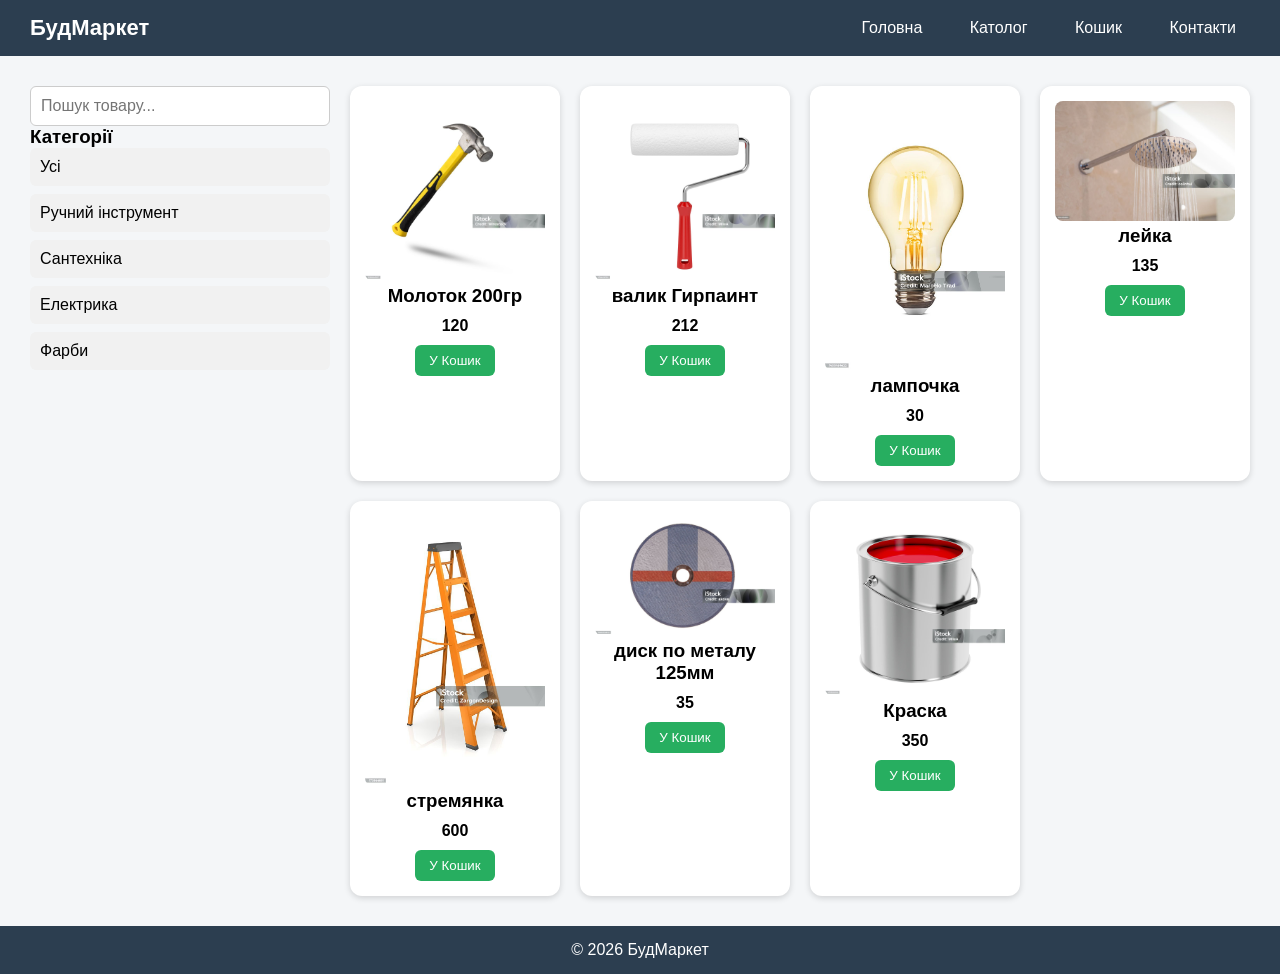
==== catalog.html @ d066ade2 "Add files via upload" ====
<!DOCTYPE html>
<html lang="UA">
<head>
    <meta charset="UTF-8">
    <title>БудМаркет</title>
    <link rel="stylesheet" href="css/style.css">
</head>
<body>
    
<header class="header">
    <div class="logo">БудМаркет</div>

    <nav class="nav">
        <a href="index.html">Головна</a>
        <a href="catalog.html">Католог</a>
        <a href="cart.html">Кошик</a>
        <a href="contacts.html">Контакти</a>
    </nav>
</header>
<main class="main">
    <div class="catalog-layout">
        <aside class="filters">
            <div class="search-input">
        <input type="text" id="search-input" placeholder="Пошук товару...">
    </div>
            <h3>Категорії</h3>
            <ul class="category-list">
                <li onclick="filterProducts('all')">Усі</li>
                <li onclick="filterProducts('tools')">Ручний інструмент</li>
                <li onclick="filterProducts('plumbing')">Сантехніка</li>
                <li onclick="filterProducts('electric')">Електрика</li>
                <li onclick="filterProducts('paint')">Фарби</li> 
            </ul>
        </aside>
    
        <section class="products">
            <div class="product-card" data-category="tools" data-name="Молоток 200гр" data-price="120грн">
                <img src="img/молоток.jpg" alt="молоток">
                <h3>Молоток 200гр</h3>
                <div class="price">120</div>
                <button class="cart-button">У Кошик</button>
            </div>
            <div class="product-card" data-category="tools" data-name="валик Гирпаинт" data-price="212грн">
                <img src="img/валик.jpg" alt="валик">
                <h3>валик Гирпаинт</h3>
                <div class="price">212</div>
                <button class="cart-button">У Кошик</button>
            </div>
            <div class="product-card" data-category="electric" data-name="лампочка" data-price="30грн">
                <img src="img/лампочка.jpg" alt="лампочка">
                <h3>лампочка</h3>
                <div class="price">30</div>
                <button class="cart-button">У Кошик</button>
            </div>
            <div class="product-card" data-category="plumbing" data-name="лейка" data-price="135 грн">
                <img src="img/лейка.jpg" alt="лейка">
                <h3>лейка</h3>
                <div class="price">135</div>
                <button class="cart-button">У Кошик</button>
            </div>
            <div class="product-card" data-category="tools" data-name="стремянка" data-price="600 грн">
                <img src="img/стремянка.jpg" alt="стремянка">
                <h3>стремянка</h3>
                <div class="price">600</div>
                <button class="cart-button">У Кошик</button>
            </div>
            <div class="product-card" data-category="tools" data-name="диск по металу 125мм" data-price="35грн">
                <img src="img/диск.jpg" alt="диск">
                <h3>диск по металу 125мм</h3>
                <div class="price">35</div>
                <button class="cart-button">У Кошик</button>
            </div>
            <div class="product-card" data-category="paint"data-name="Краска" data-price="350грн">
                <img src="img/краска.jpg" alt="Краска">
                <h3>Краска</h3>
                <div class="price">350</div>
                <button class="cart-button">У Кошик</button>
            </div>
        </section>
    </div>
    <!---Контент страницы-->
</main>
<div id="cart-alert" class="cart-alert"></div>
<footer class="footer">
    <p>© 2026 БудМаркет</p>
</footer>

<script src="js/script.js"></script>
</body>
</html>
---- css/style.css ----
*{
    margin: 0;
    padding: 0;
    box-sizing: border-box;
}

body{
    min-height: 100vh;
    font-family: Arial, Helvetica, sans-serif;
    background-color: #f4f6f8;
}

.header{
    background-color: #2c3e50;
    color: #fff;
    padding: 15px 30px;
    display: flex;
    justify-content: space-between;
    align-items: center;
}

.logo{
    font-size: 22px;
    font-weight: bold;
}

.nav a{
    margin-left: 15px;
    padding: 8px 14px;
    color: white;
    text-decoration: none;
    border-radius: 6px;
    transition: background 0.2s;
}

.nav a:hover{
    background-color: #34495e;
}

.main{
    min-height: calc(100vh - 140px);
    padding: 30px;
}

.footer{
    background-color: #2c3e50;
    color: white;
    text-align: center;
    padding: 15px 0;
}

.catalog-layout{
    display: flex;
    gap: 20px
}

.filtres{
    width: 220px;
    background: white;
    padding: 15px;
    border-radius: 10px;
}

.filtres ul li{
    padding: 8px;
    cursor: pointer;
}

.filtres ul li:hover{
    background: #eee;
}

.products{
    flex: 1;
    display: grid;
    grid-template-columns: repeat(auto-fill, minmax(200px, 1fr));
    gap: 20px;
}

.product-card {
    background: white;
    border-radius: 12px;
    padding: 15px;
    text-align: center;
    transition: 0.2s;
    box-shadow: 0 2px 6px rgba(0,0,0,0.15);
}

.product-card img{
    width: 100%;
    border-radius: 8px;
}

.price{
    font-weight: bold;
    margin: 10px 0;
}

.cart-button {
    padding: 8px 14px;
    border: none;
    border-radius: 6px;
    background: #27ae60;
    color: white;
    cursor: pointer;
}

.cart-button:hover{
    background: #219150;
}

.category-list{
    list-style: none;
    padding: 0;
}

.category-list li{
    padding: 10px;
    margin-bottom: 8px;
    background: #f1f1f1;
    border-radius: 6px;
    cursor: pointer;
    transition: 0.2s;
}

.category-list li:hover{
    background: #27ae60;
    color: white;
}

.contacts-page{
    display: flex;
    gap: 40px;
    padding: 40px;
    color: #2c3e50;
}

.contact-info, .contact-form{
    background: #444;
    padding: 20px;
    border-radius: 12px;
    width: 50%;
}

.contact-form h2,
.contact-info h2{
    margin-bottom: 15px;
}

.contact-info p{
    margin-bottom: 10px;
}

.contact-form input,
.contact-form textarea{
    width: 100%;
    padding: 10px;
    margin-bottom: 10px;
    border-radius: 6px;
    border: none;
}

.contact-form textarea{
    resize: none;
    height: 100px;
}

.contact-form button{
    padding: 10px;
    background: #27ae60;
    color: white;
    border: none;
    border-radius: 6px;
    cursor: pointer;
}

.contact-form button:hover{
    background: #219150;
}

.hero{
    background: linear-gradient(135deg,#1e3c72,#2a5298);
    padding: 80px 20px;
    height: 400px;
    display: flex;
    align-items: center;
    justify-content: center;
    color: white;
    text-align: center;
}

.hero-content{
    background: rgba(0, 0, 0, 0.5);
    padding: 30px;
    border-radius: 10px;
}

.hero h1{
    font-size: 48px;
    margin-bottom: 10px;
}

.hero p{
    font-size: 20px;
    margin-bottom: 20px;
}

.hero-text{
    font-size: 48px;
    margin-bottom: 20px;
}

.hero-text p{
    font-size: 20px;
    margin-bottom: 20px;
}

.hero-text h1{
    font-size: 48px;
    margin-bottom: 20px;
}

.hero-btn{
    padding: 12px 20px;
    background: #27ae60;
    color: white;
    text-decoration: none;
    border-radius: 8px;
}

.hero-btn:hover{
    background: #219150;
}

.popular{
    padding: 40px;
    text-align: center;
}

.popular-products{
    margin-top: 20px;
    display: grid;
    grid-template-columns: repeat(auto-fit, minmax(200px, 1fr));
    gap: 20px;
}

.advantages{
    display: flex;
    justify-content: space-around;
    padding: 40px;
    background: #f5f5f5;
}

.advantage{
    font-size: 20px;
}

.cart{
    max-width: 900px;
    margin: 40px auto;
    background: white;
    border-radius: 12px;
    padding: 20px;
    box-shadow: 0 4px 14px rgba(0, 0, 0, 0.1);
}

.cart-header,
.cart-item{
    display: grid;
    grid-template-columns: 3fr 1fr 1fr 1fr;
    align-items: center;
    padding: 10px 0;
}

.cart-header{
    font-weight: bold;
    border-bottom: 2px solid #eee;
}

.cart-item{
    border-bottom: 1px solid #eee;
}

.cart-footer{
    margin-top: 20px;
    font-size: 20px;
    font-weight: bold;
    text-align: right;
}

.remove-btn{
    padding: 6px 10px;
    border: none;
    background: #e74c3c;
    color: white;
    border-radius: 6px;
    cursor: pointer;
}

.remove-btn:hover{
    background: #c0392b;
}

.cart-itog{
    margin-top: 20px;
    padding: 12px 20px;
    border: none;
    background: #27ae60;
    color: white;
    font-size: 16px;
    border-radius: 8px;
    cursor: pointer;
}

.cart-itog:hover{
    background: #219150;
}

.search-box{
    text-align: center;
    margin: 30px 0;
}

#search-input{
    width: 300px;
    padding: 10px;
    border: 1px solid #ccc;
    border-radius: 6px;
    font-size: 16px;
}

.cart-alert{
    position: fixed;
    bottom: 20px;
    right: 20px;
    background: #28a745;
    color: white;
    padding: 15px 25px;
    border-radius: 8px;
    font-size: 16px;
    opacity: 0;
    transition: opacity 0.3s;
}

.cart-alert.show{
    opacity: 1;
}

.quantity{
    display: flex;
    align-items: center;
    gap: 8px;
}

.quantity button{
    width: 25px;
    height: 25px;
    border: none;
    background: #27ae60;
    color: white;
    border-radius: 4px;
    cursor: pointer;
}

.quantity button:hover{
    background: #219150;
}
.clear-cart{
    background: #e74c3c;
    color: white;
    border: none;
    padding: 10px 15px;
    border-radius: 5px;
    cursor: pointer;
    margin-top: 10px;
}

.clear-cart:hover{
    background: #c0392b;
}
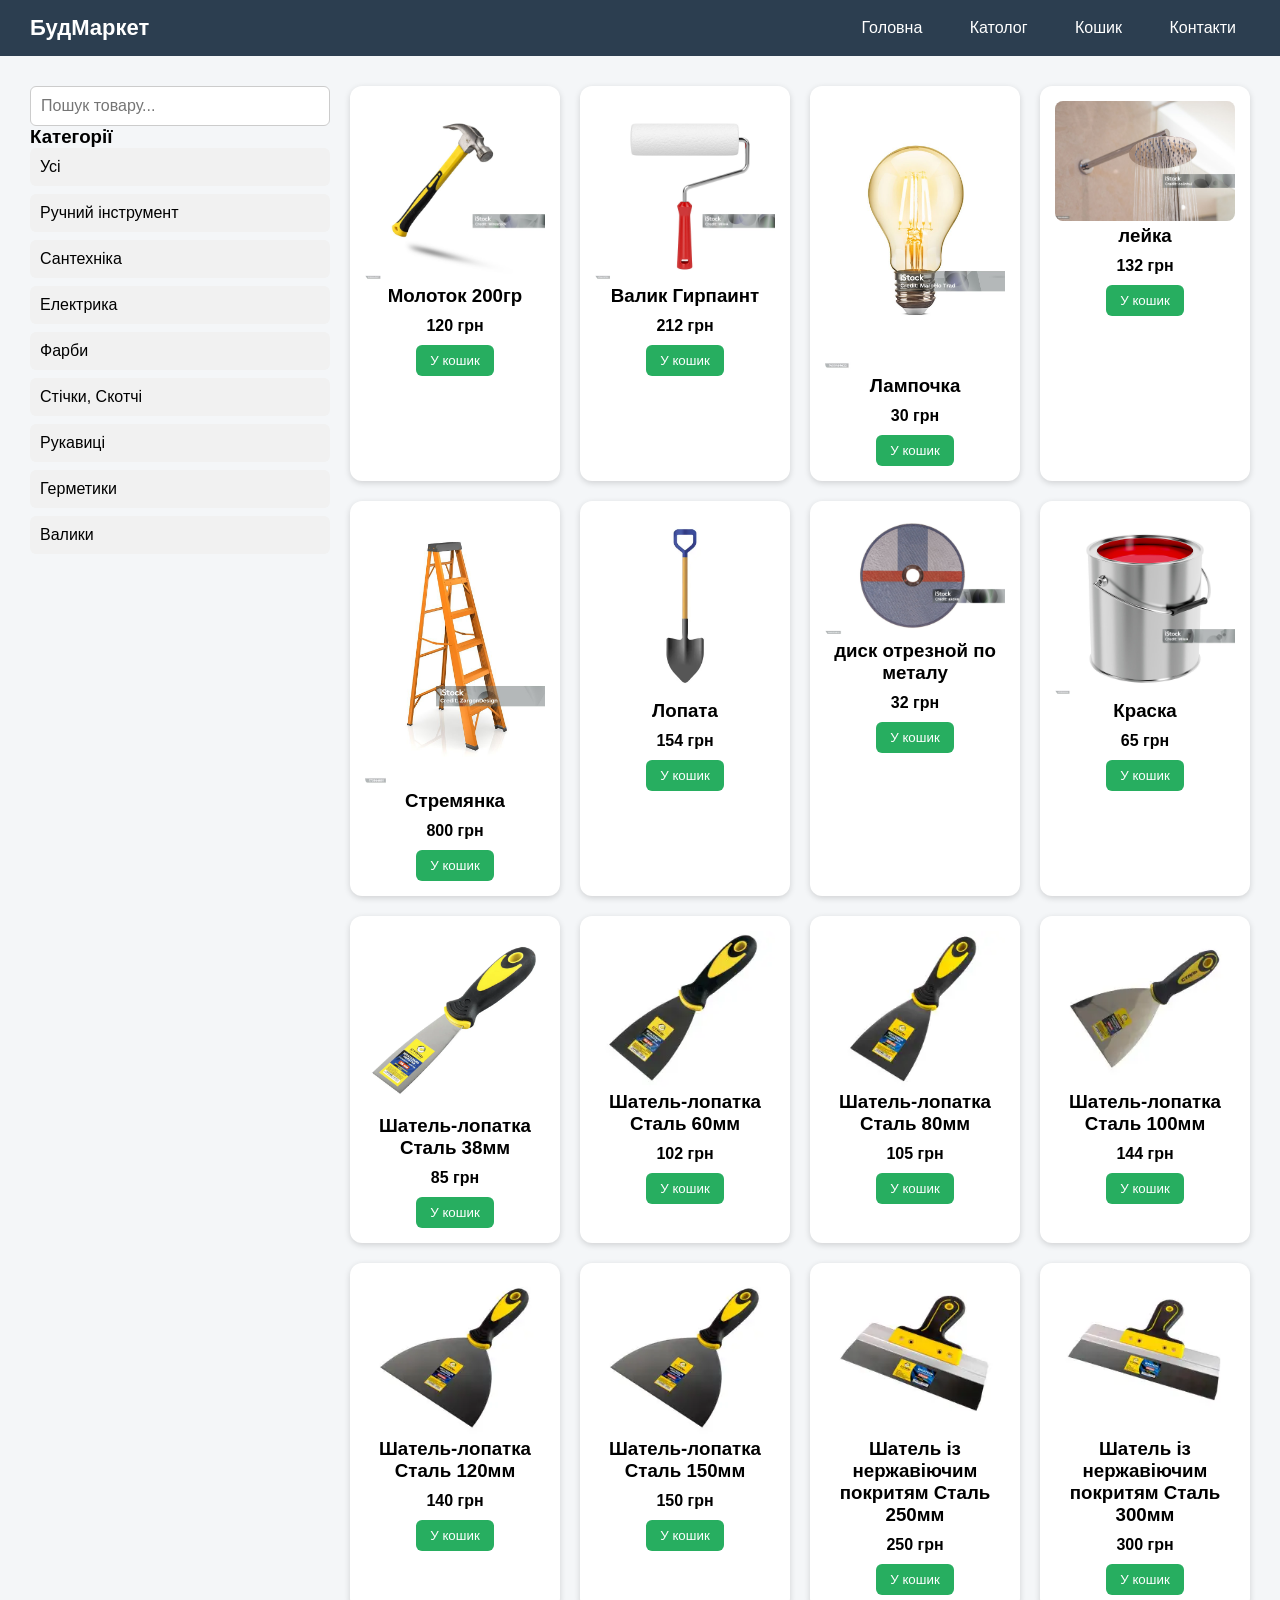
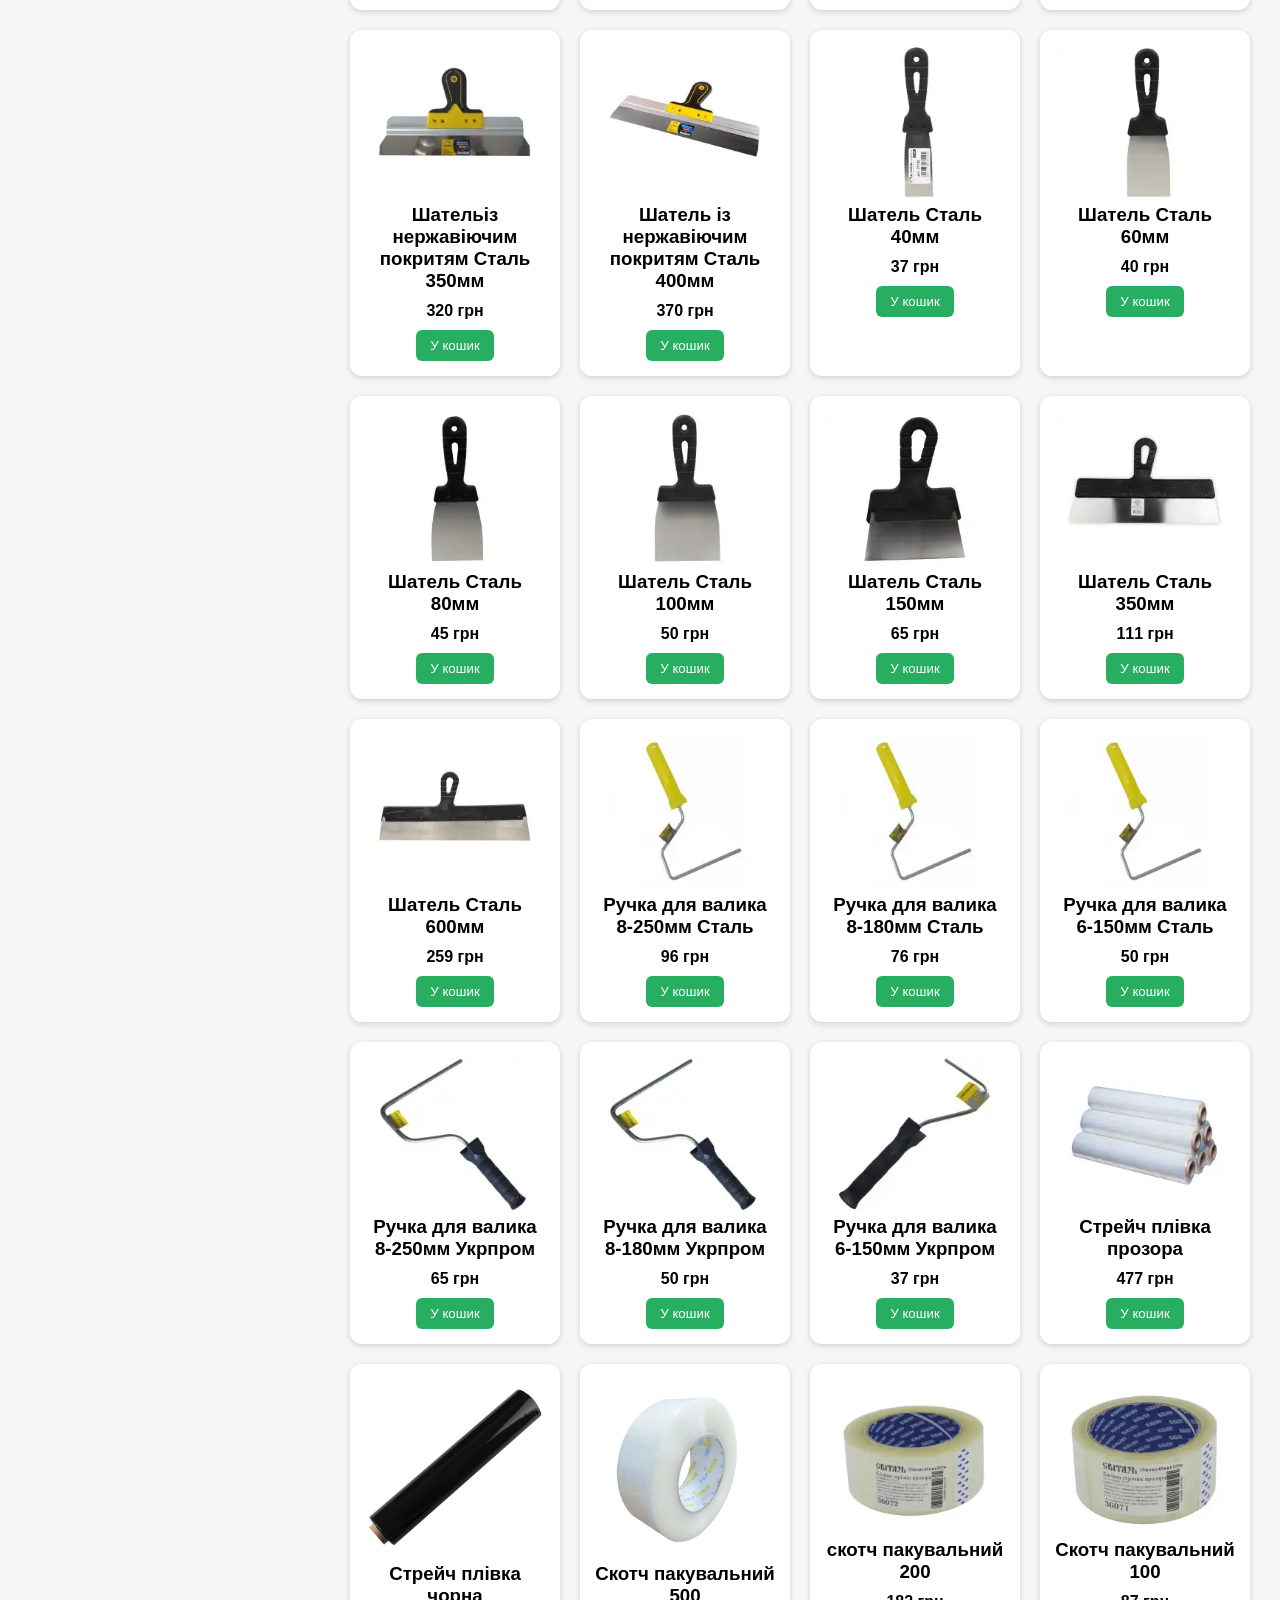
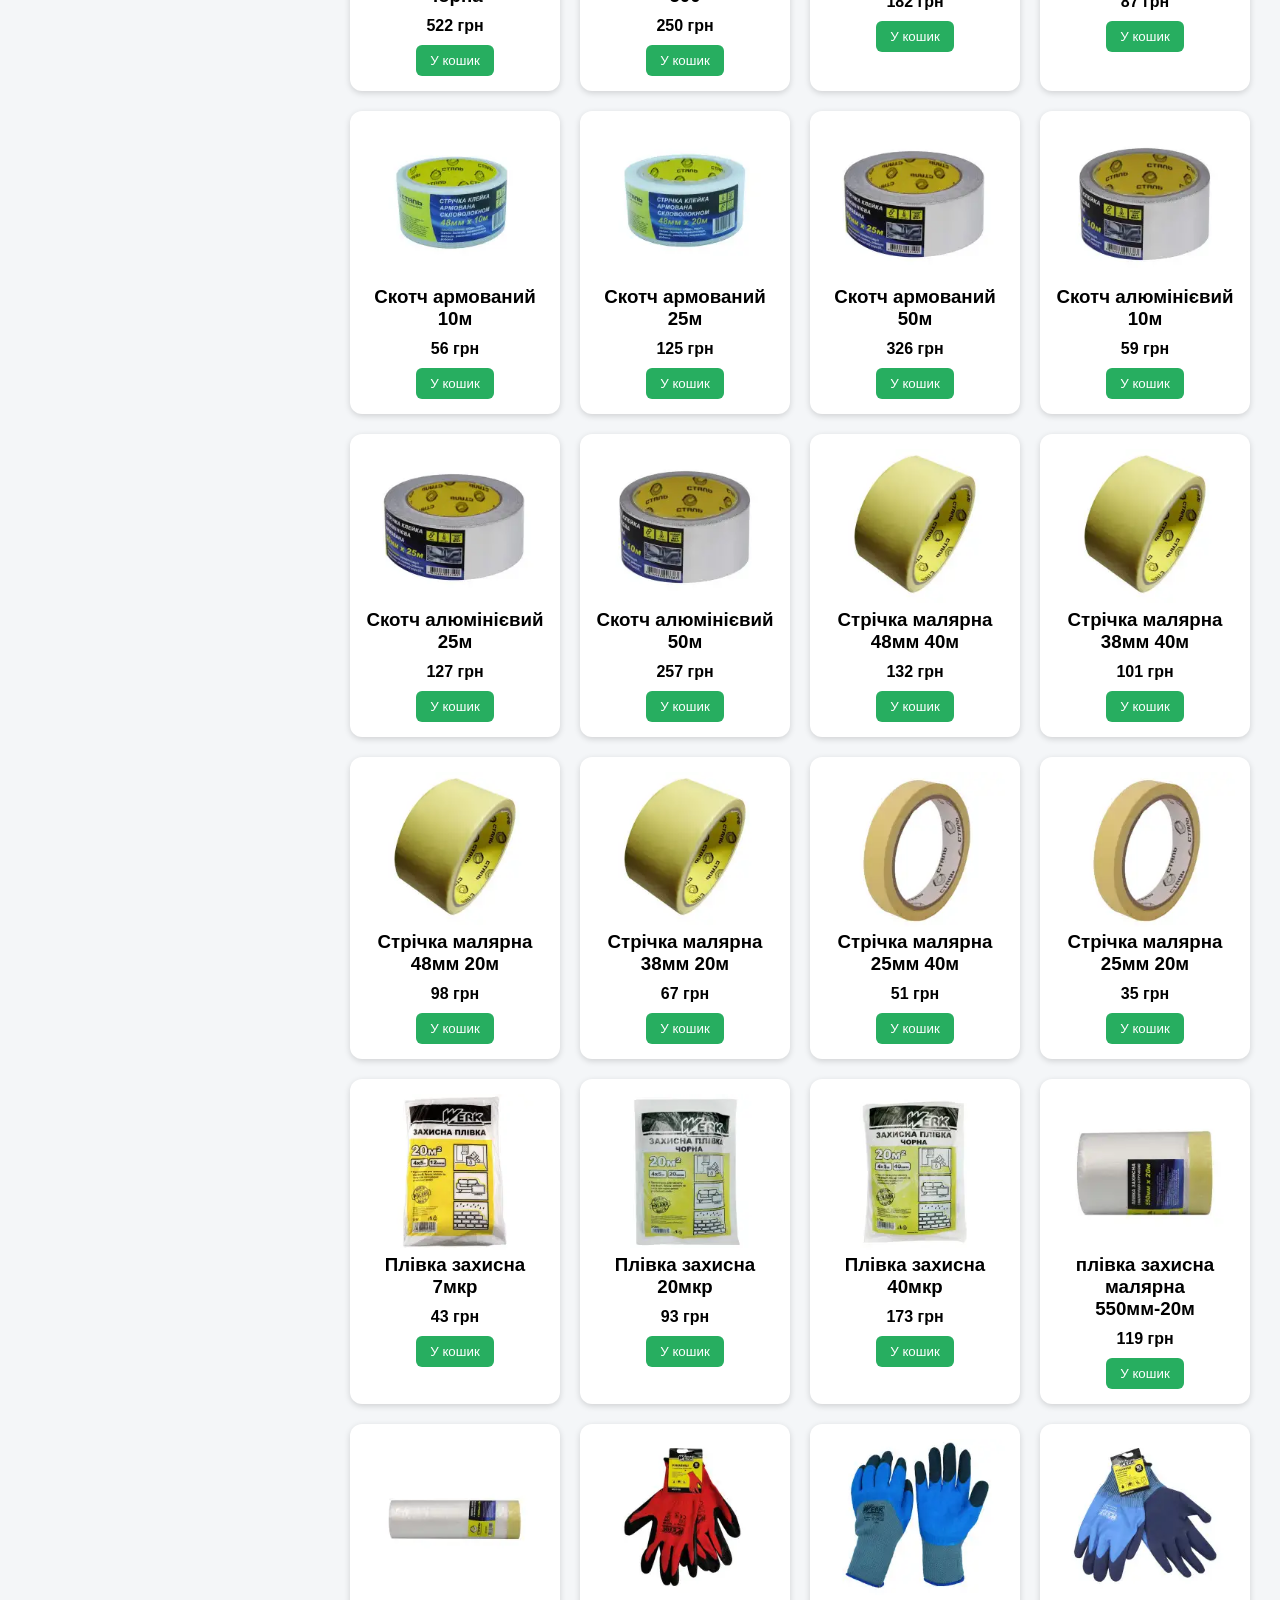
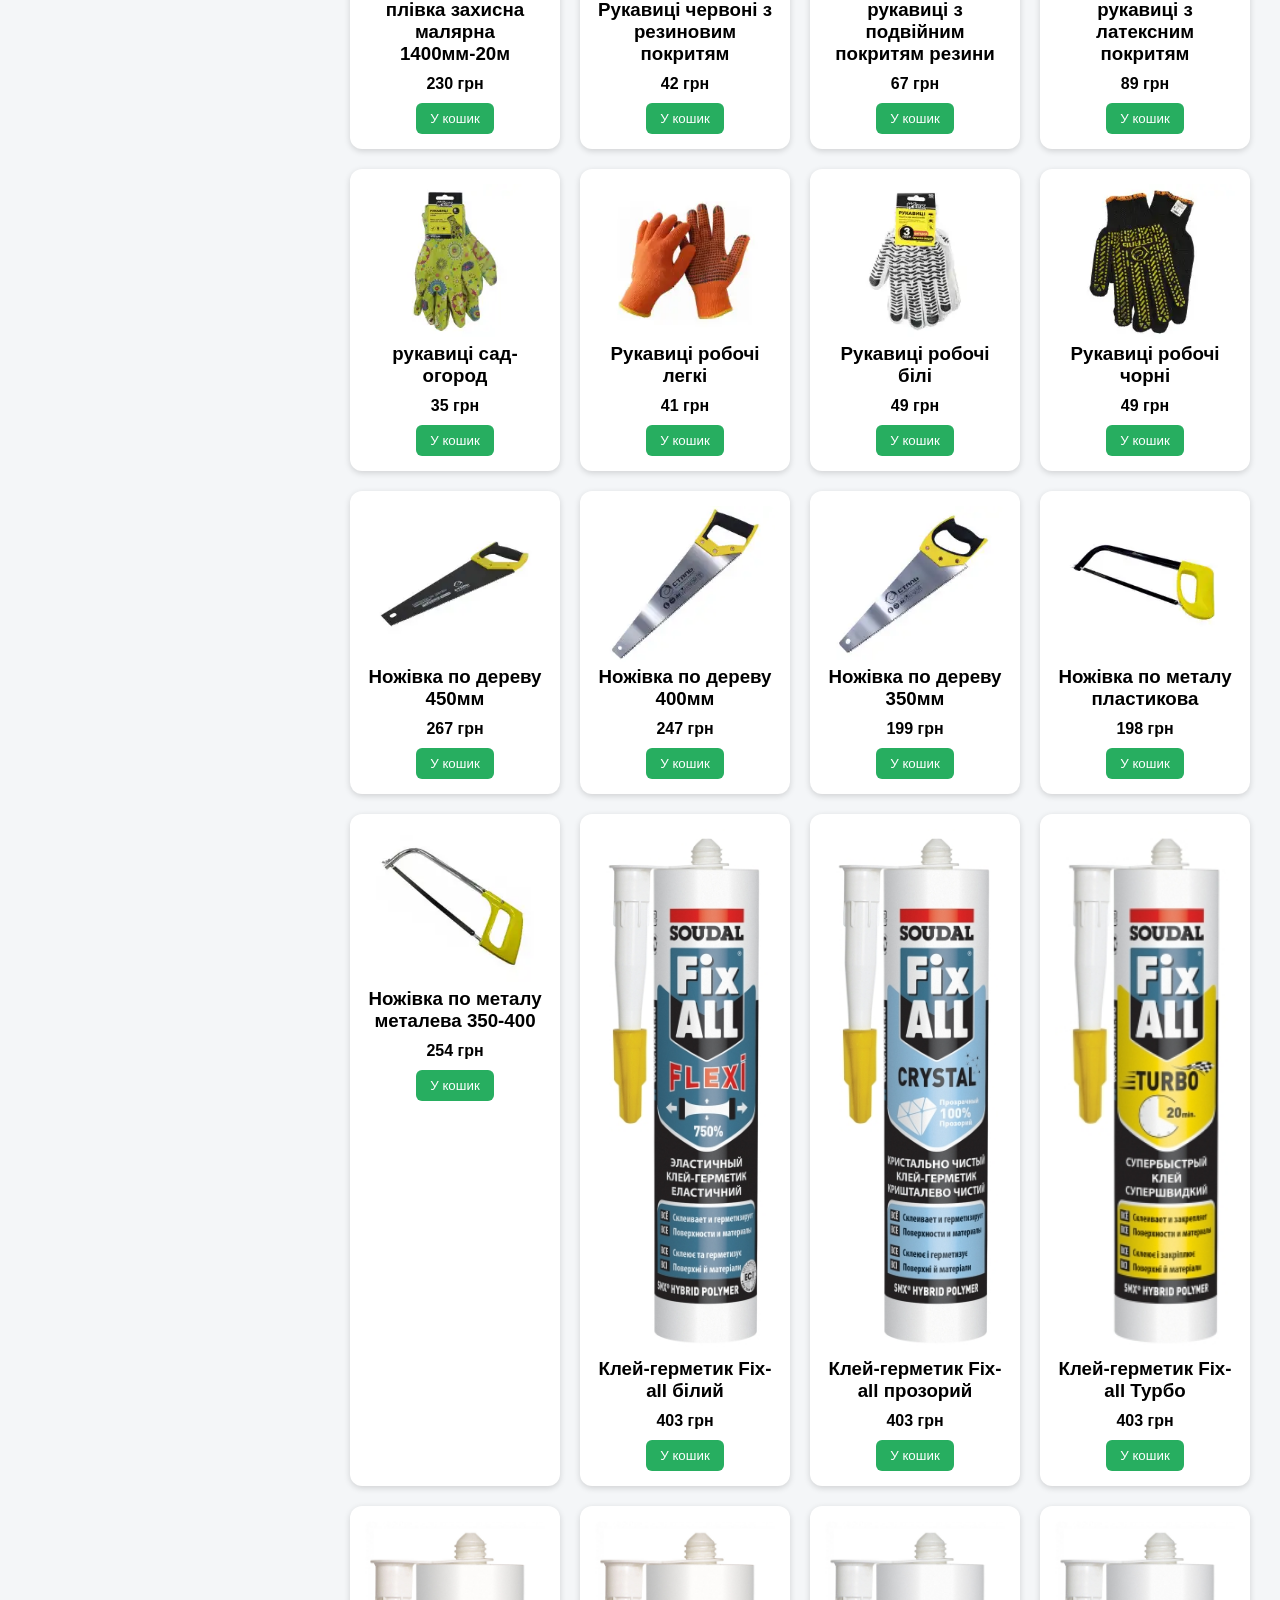
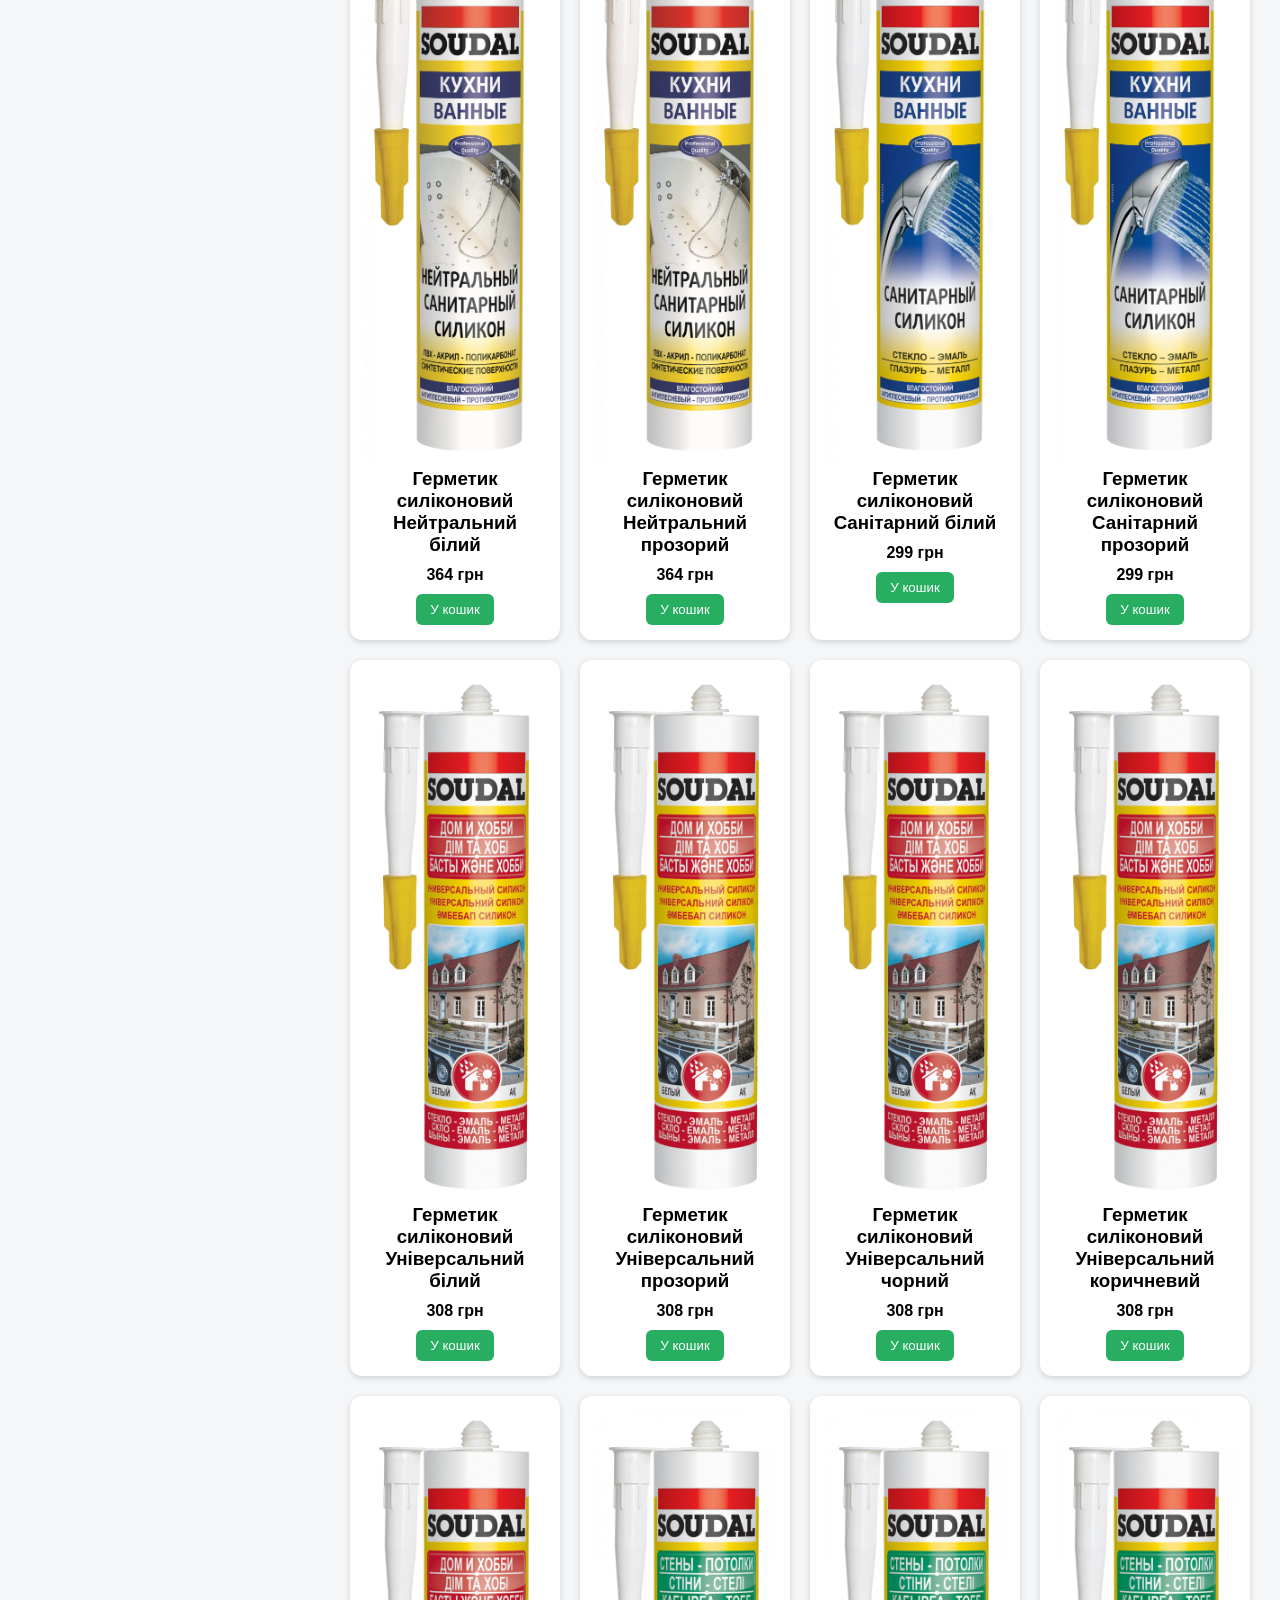
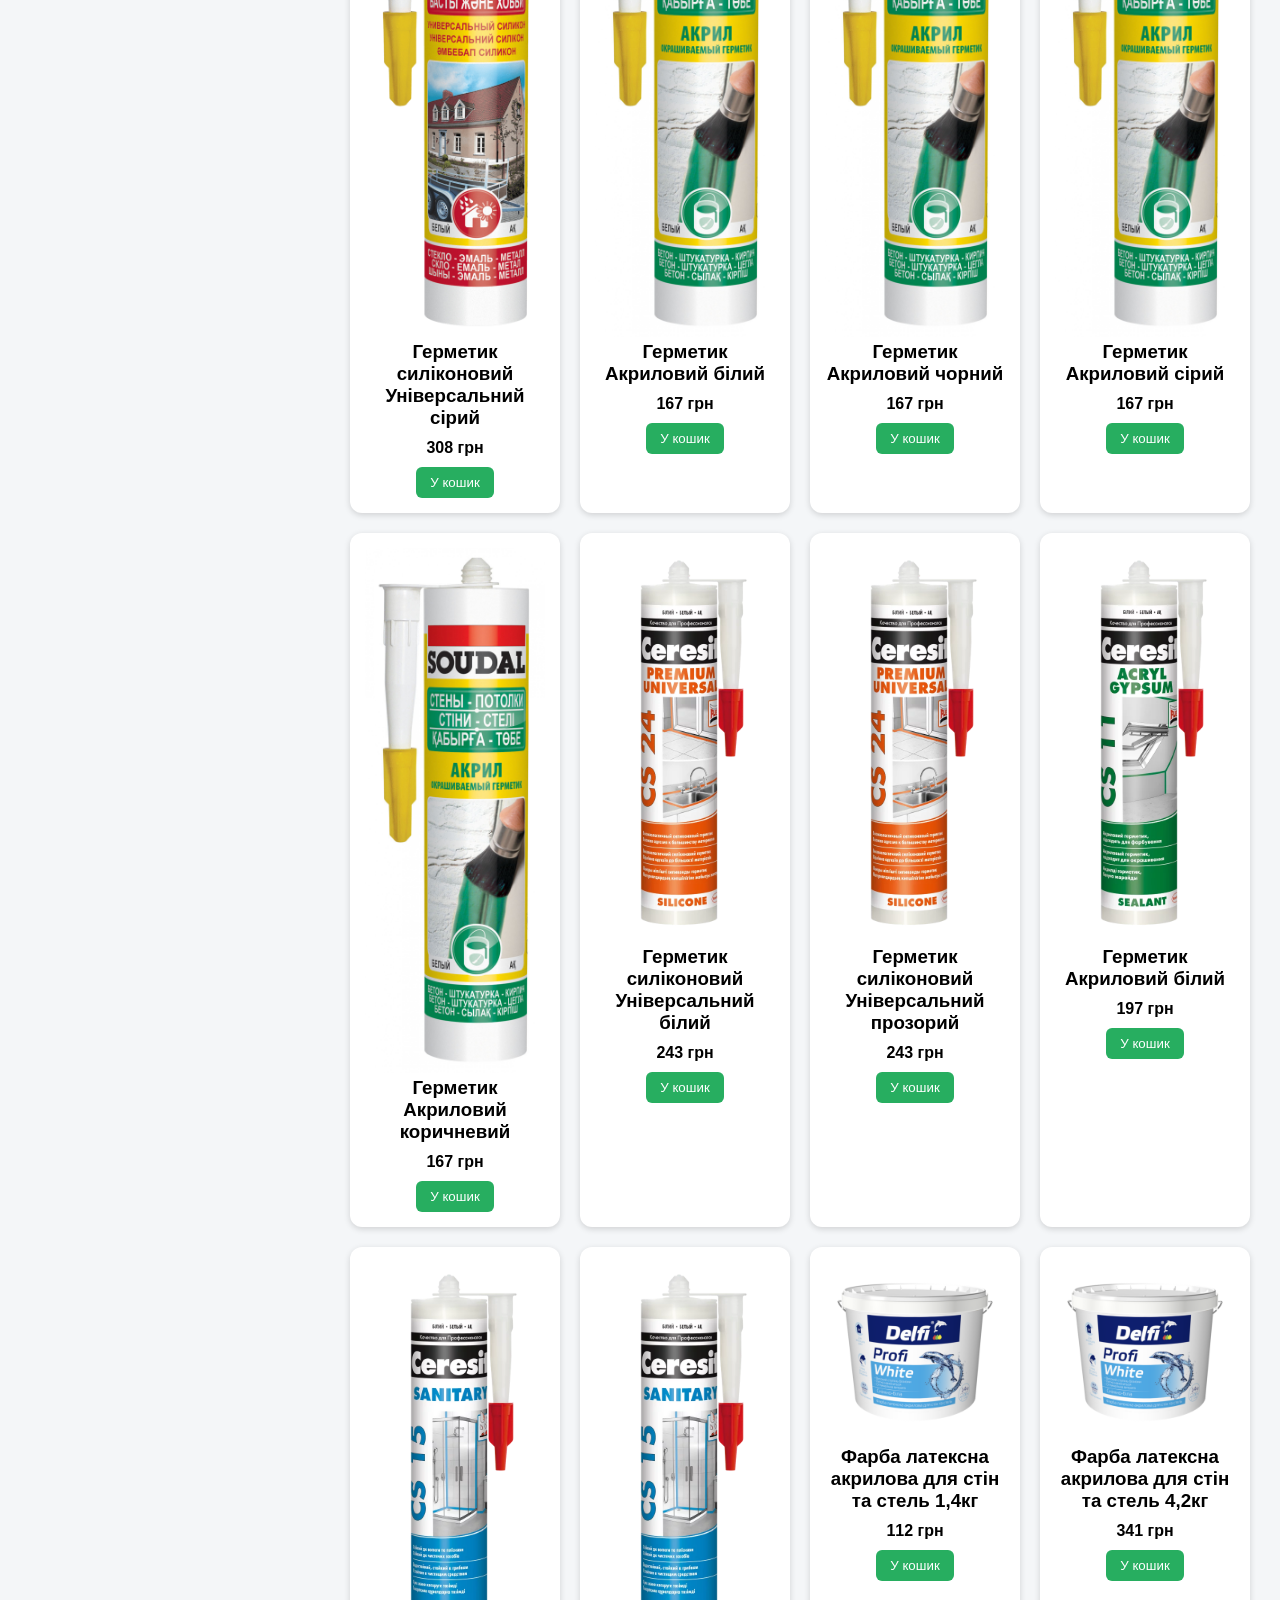
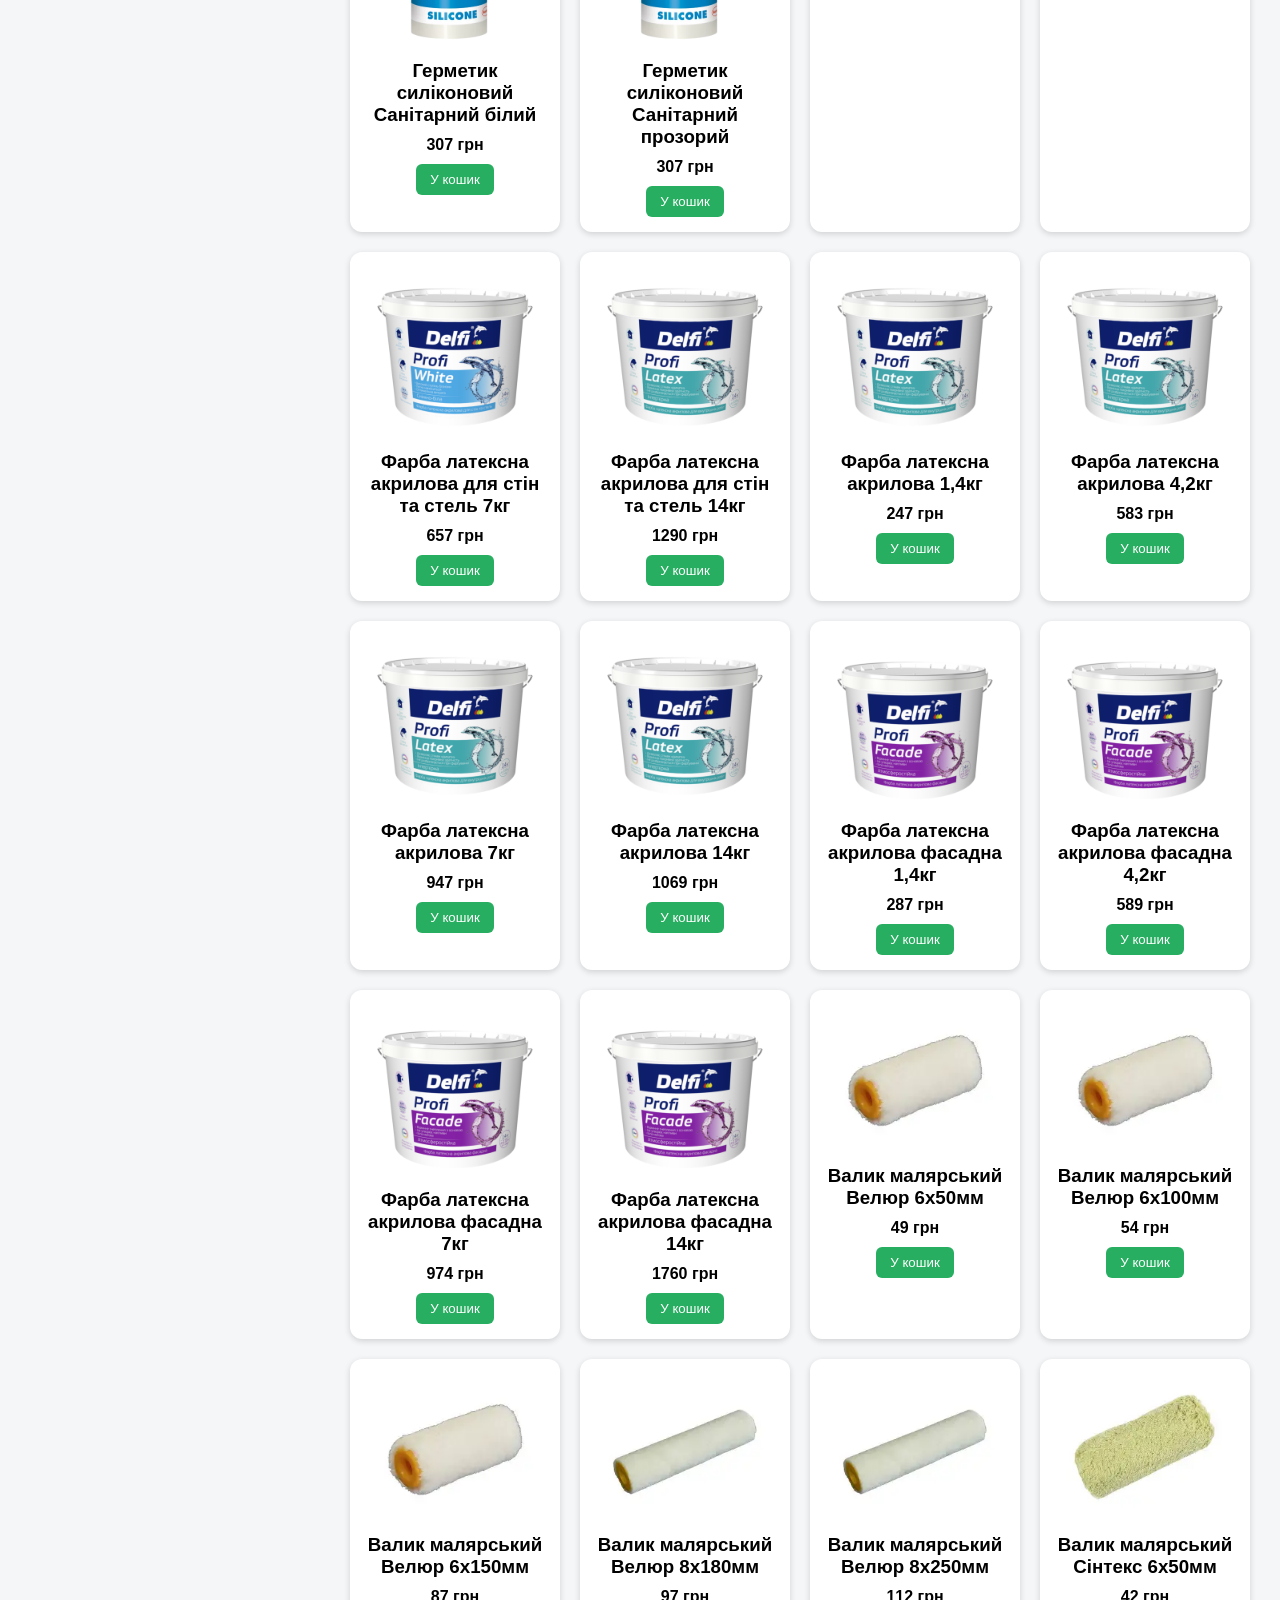
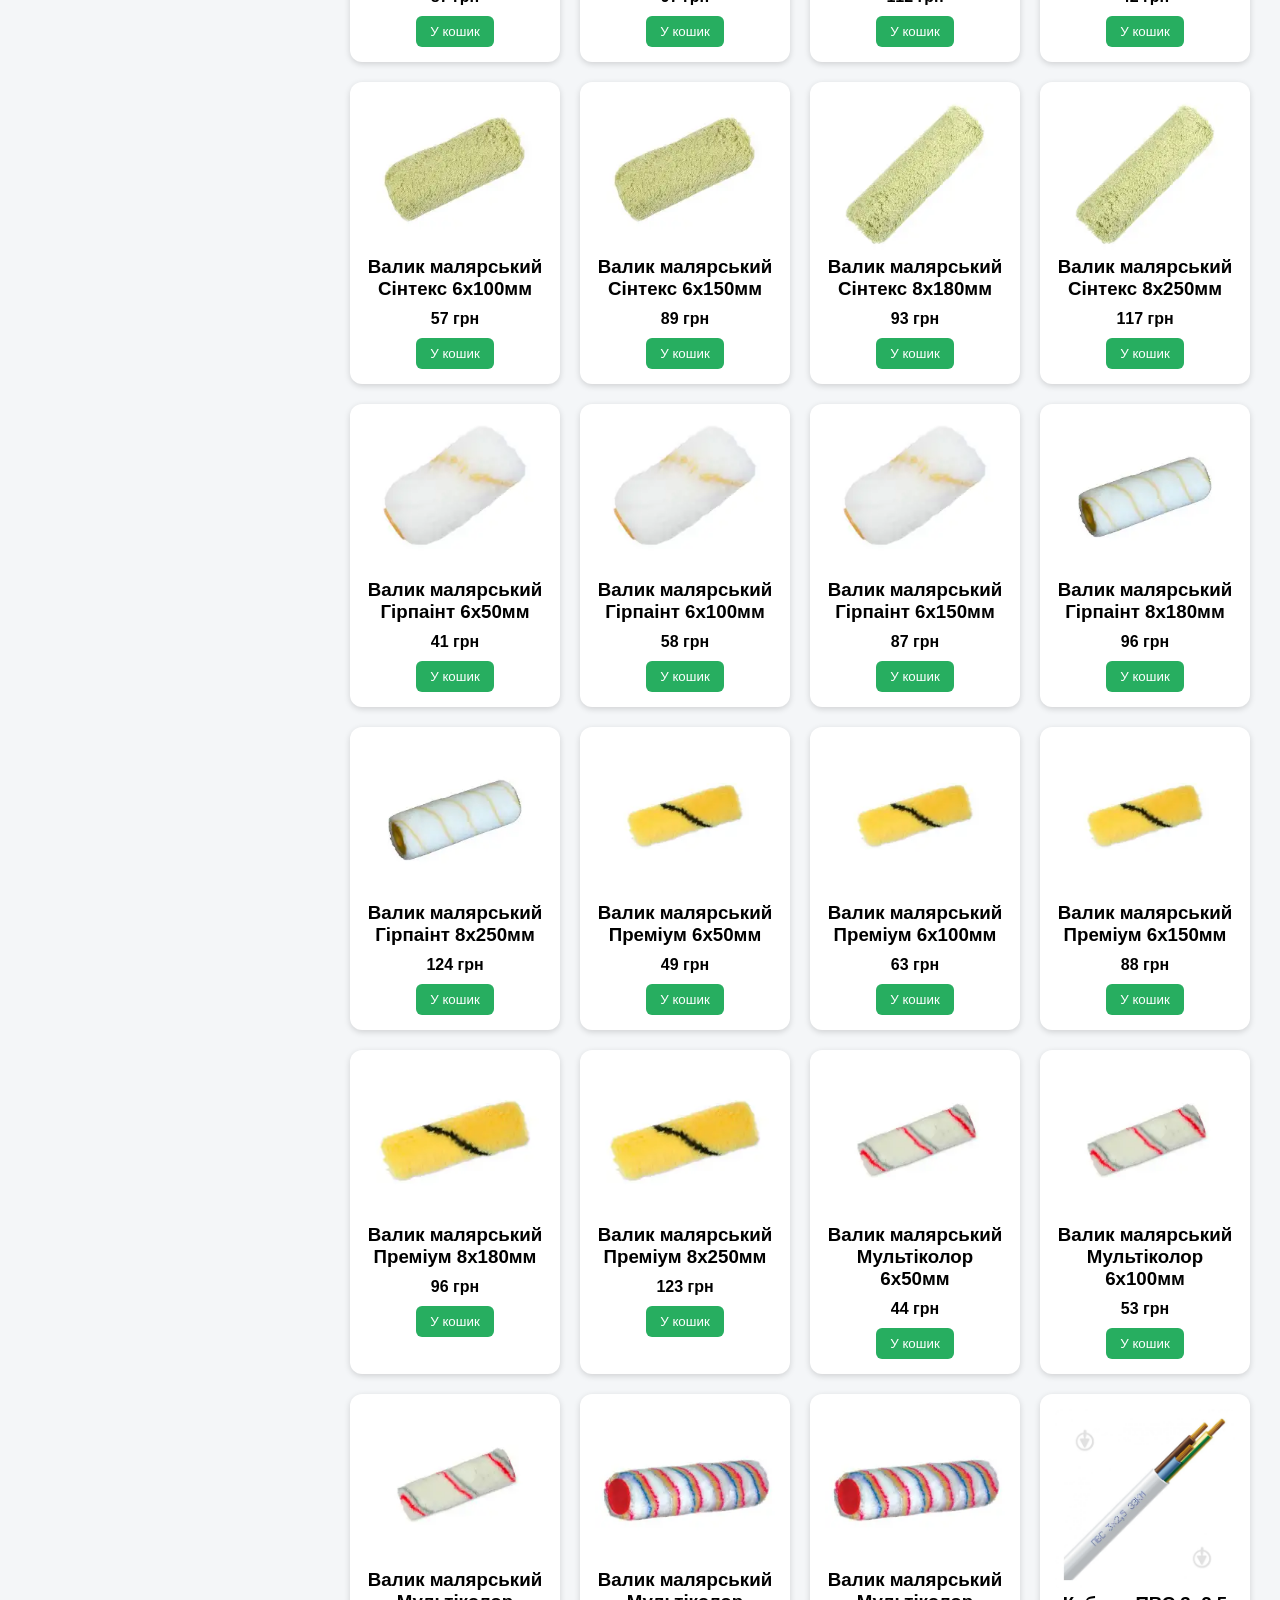
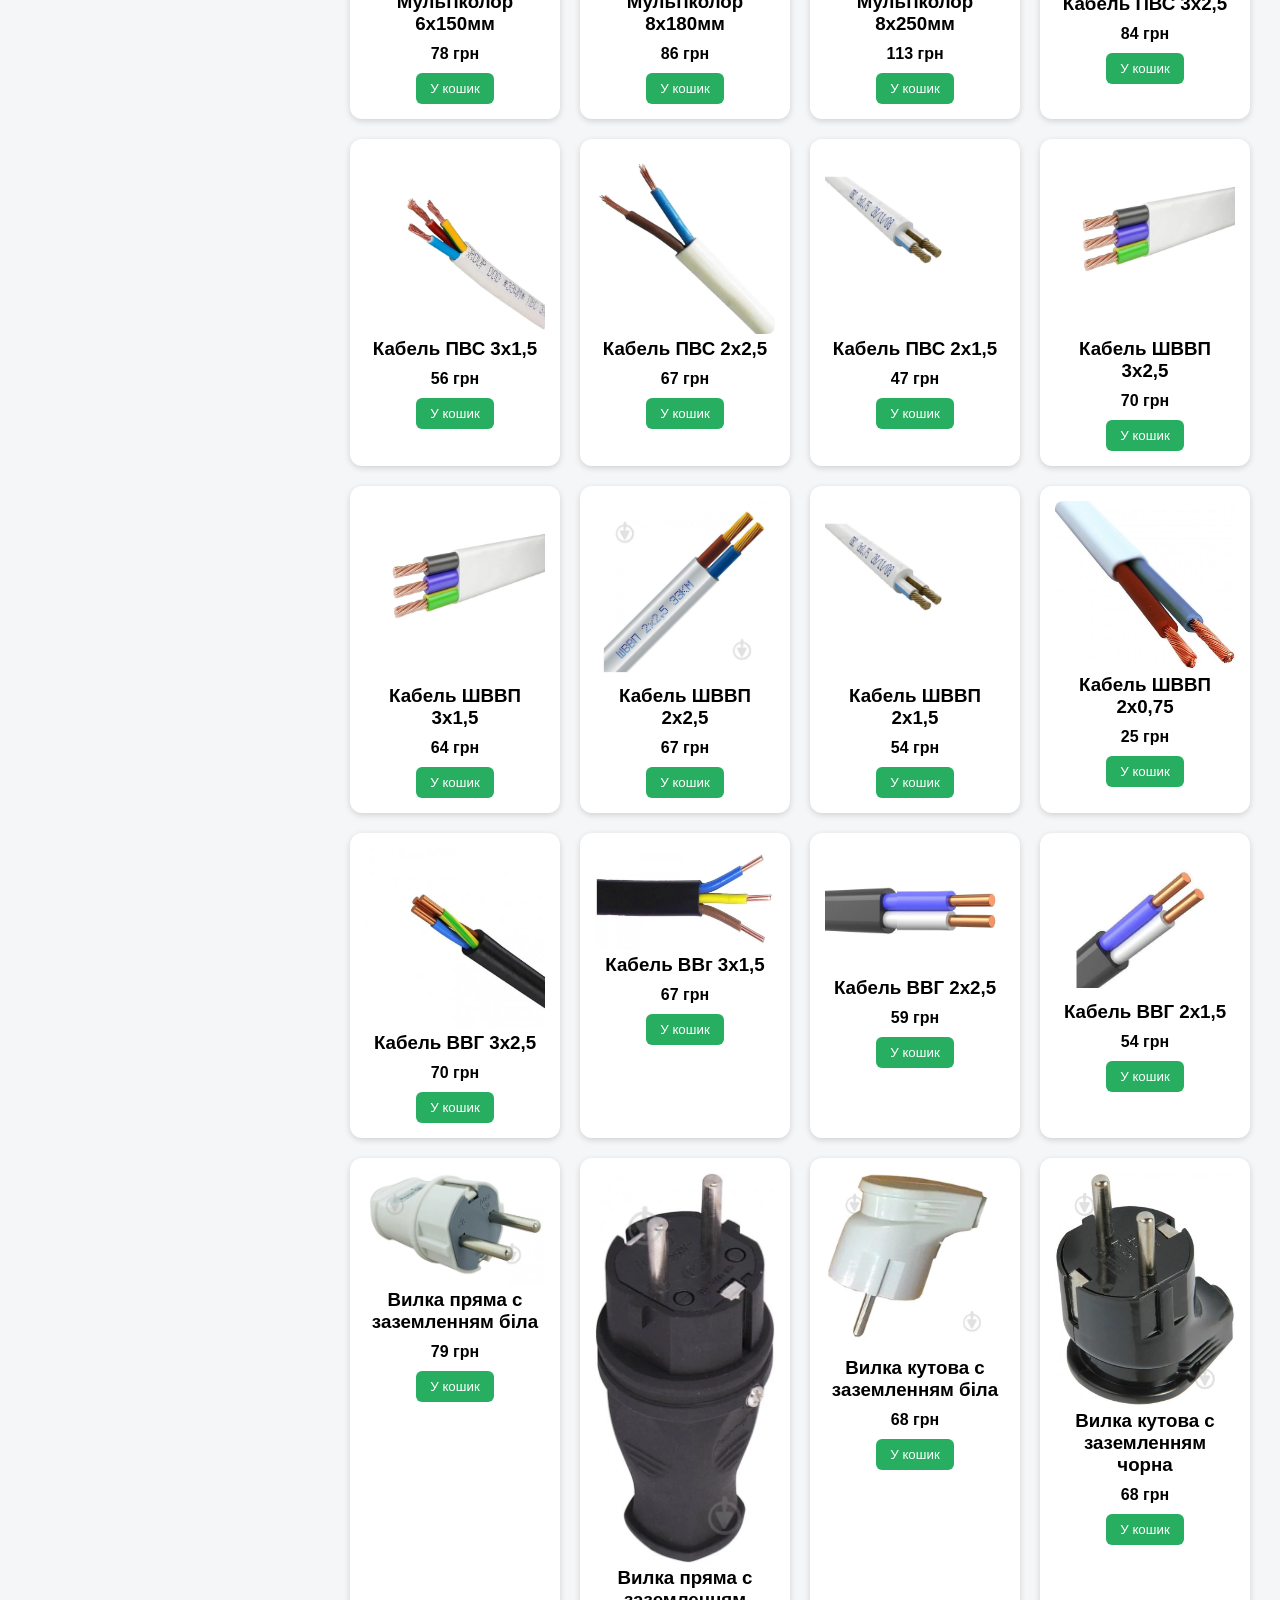
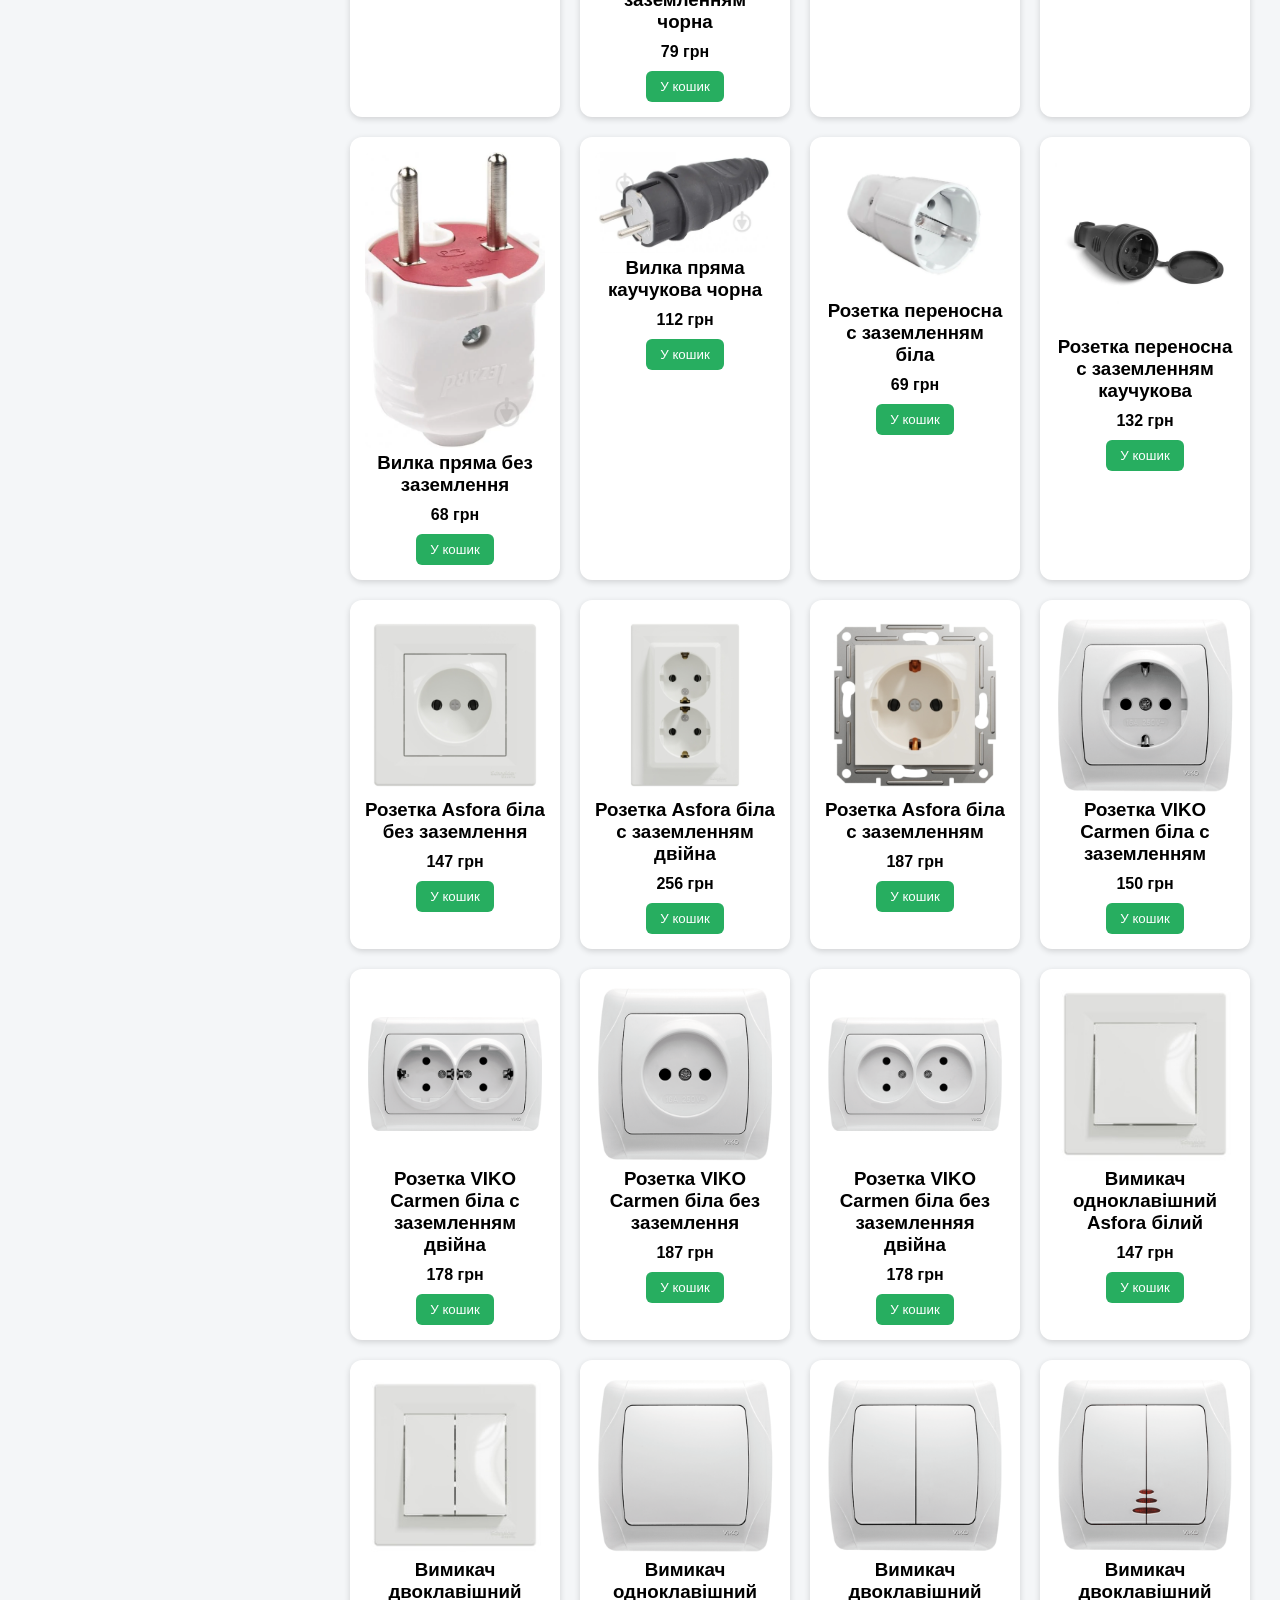
==== commit 7f13df2a: "first commit" ====
--- a/catalog.html
+++ b/catalog.html
@@ -30,52 +30,14 @@
                 <li onclick="filterProducts('plumbing')">Сантехніка</li>
                 <li onclick="filterProducts('electric')">Електрика</li>
                 <li onclick="filterProducts('paint')">Фарби</li> 
+                <li onclick="filterProducts('scotch')">Стічки, Скотчі</li>
+                <li onclick="filterProducts('percatki')">Рукавиці</li>
+                <li onclick="filterProducts('sealant')">Герметики</li>
+                <li onclick="filterProducts('roller')">Валики</li>     
             </ul>
         </aside>
     
         <section class="products">
-            <div class="product-card" data-category="tools" data-name="Молоток 200гр" data-price="120грн">
-                <img src="img/молоток.jpg" alt="молоток">
-                <h3>Молоток 200гр</h3>
-                <div class="price">120</div>
-                <button class="cart-button">У Кошик</button>
-            </div>
-            <div class="product-card" data-category="tools" data-name="валик Гирпаинт" data-price="212грн">
-                <img src="img/валик.jpg" alt="валик">
-                <h3>валик Гирпаинт</h3>
-                <div class="price">212</div>
-                <button class="cart-button">У Кошик</button>
-            </div>
-            <div class="product-card" data-category="electric" data-name="лампочка" data-price="30грн">
-                <img src="img/лампочка.jpg" alt="лампочка">
-                <h3>лампочка</h3>
-                <div class="price">30</div>
-                <button class="cart-button">У Кошик</button>
-            </div>
-            <div class="product-card" data-category="plumbing" data-name="лейка" data-price="135 грн">
-                <img src="img/лейка.jpg" alt="лейка">
-                <h3>лейка</h3>
-                <div class="price">135</div>
-                <button class="cart-button">У Кошик</button>
-            </div>
-            <div class="product-card" data-category="tools" data-name="стремянка" data-price="600 грн">
-                <img src="img/стремянка.jpg" alt="стремянка">
-                <h3>стремянка</h3>
-                <div class="price">600</div>
-                <button class="cart-button">У Кошик</button>
-            </div>
-            <div class="product-card" data-category="tools" data-name="диск по металу 125мм" data-price="35грн">
-                <img src="img/диск.jpg" alt="диск">
-                <h3>диск по металу 125мм</h3>
-                <div class="price">35</div>
-                <button class="cart-button">У Кошик</button>
-            </div>
-            <div class="product-card" data-category="paint"data-name="Краска" data-price="350грн">
-                <img src="img/краска.jpg" alt="Краска">
-                <h3>Краска</h3>
-                <div class="price">350</div>
-                <button class="cart-button">У Кошик</button>
-            </div>
         </section>
     </div>
     <!---Контент страницы-->
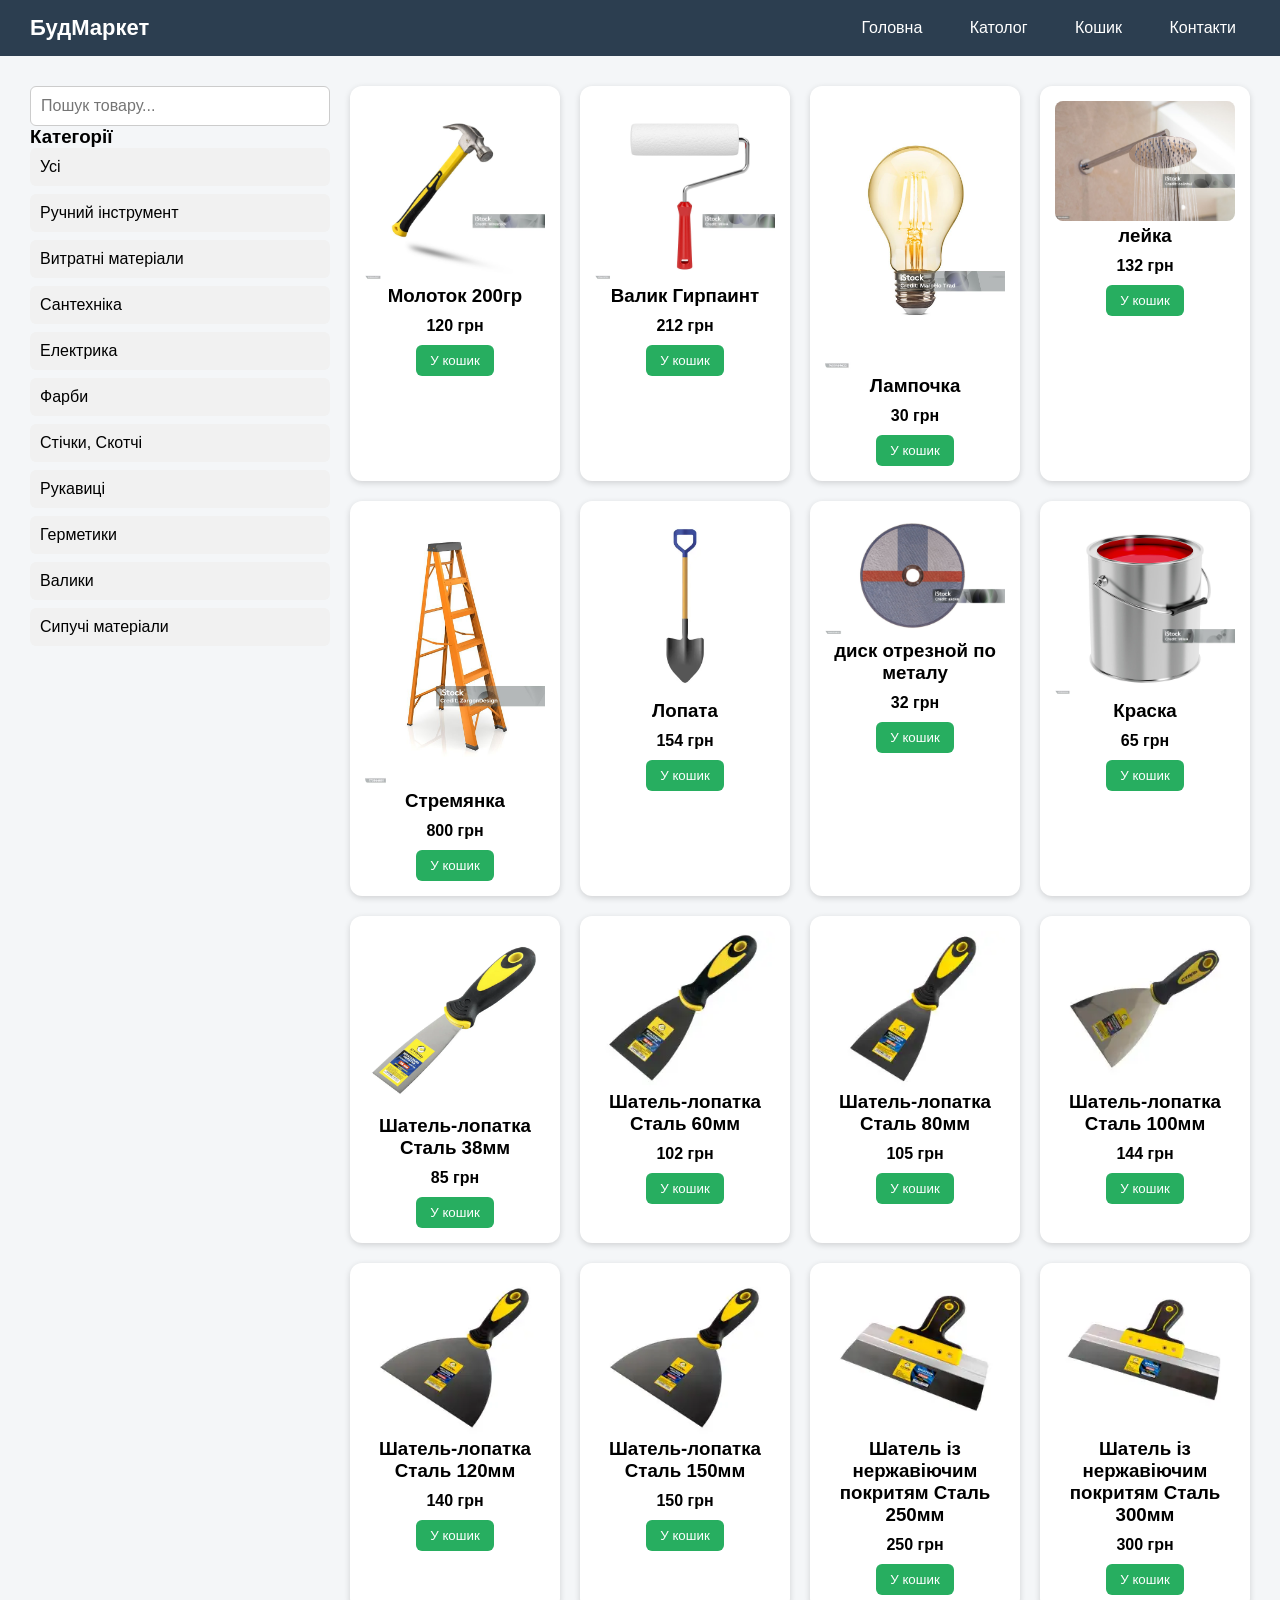
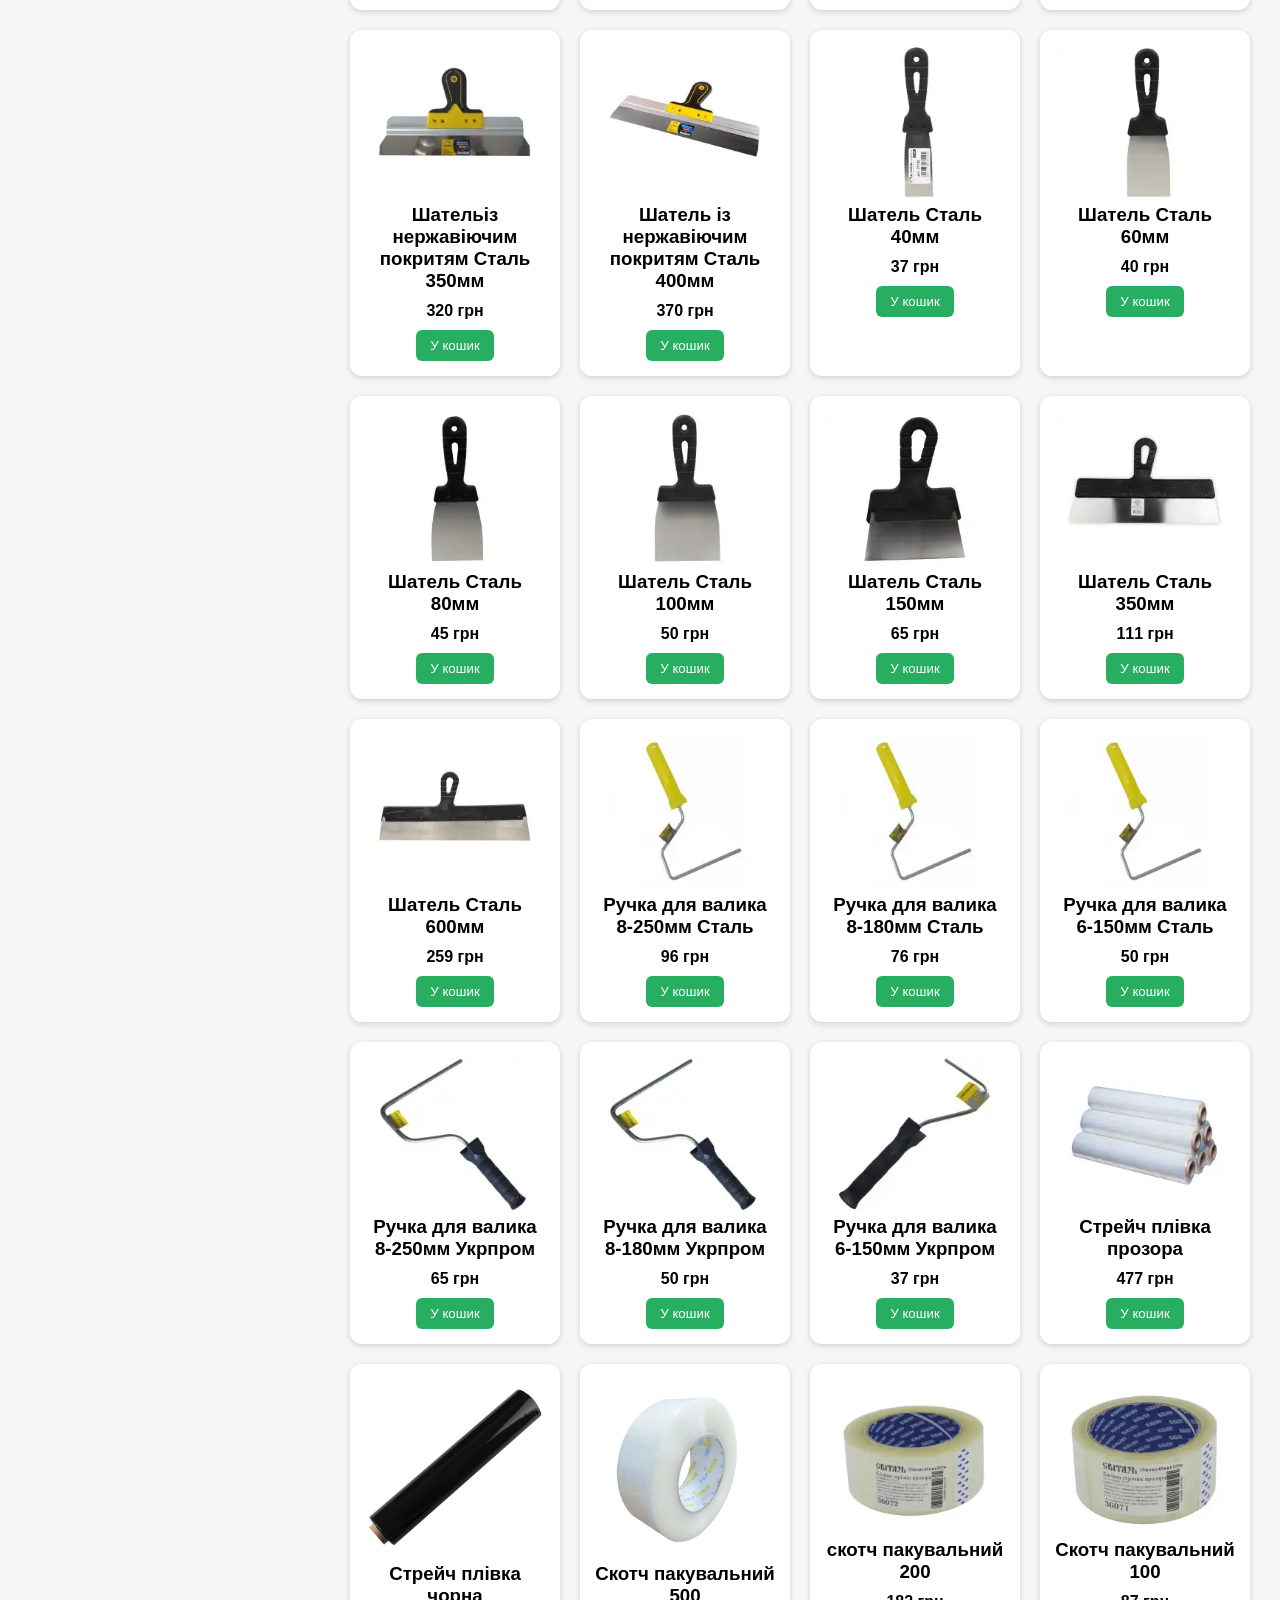
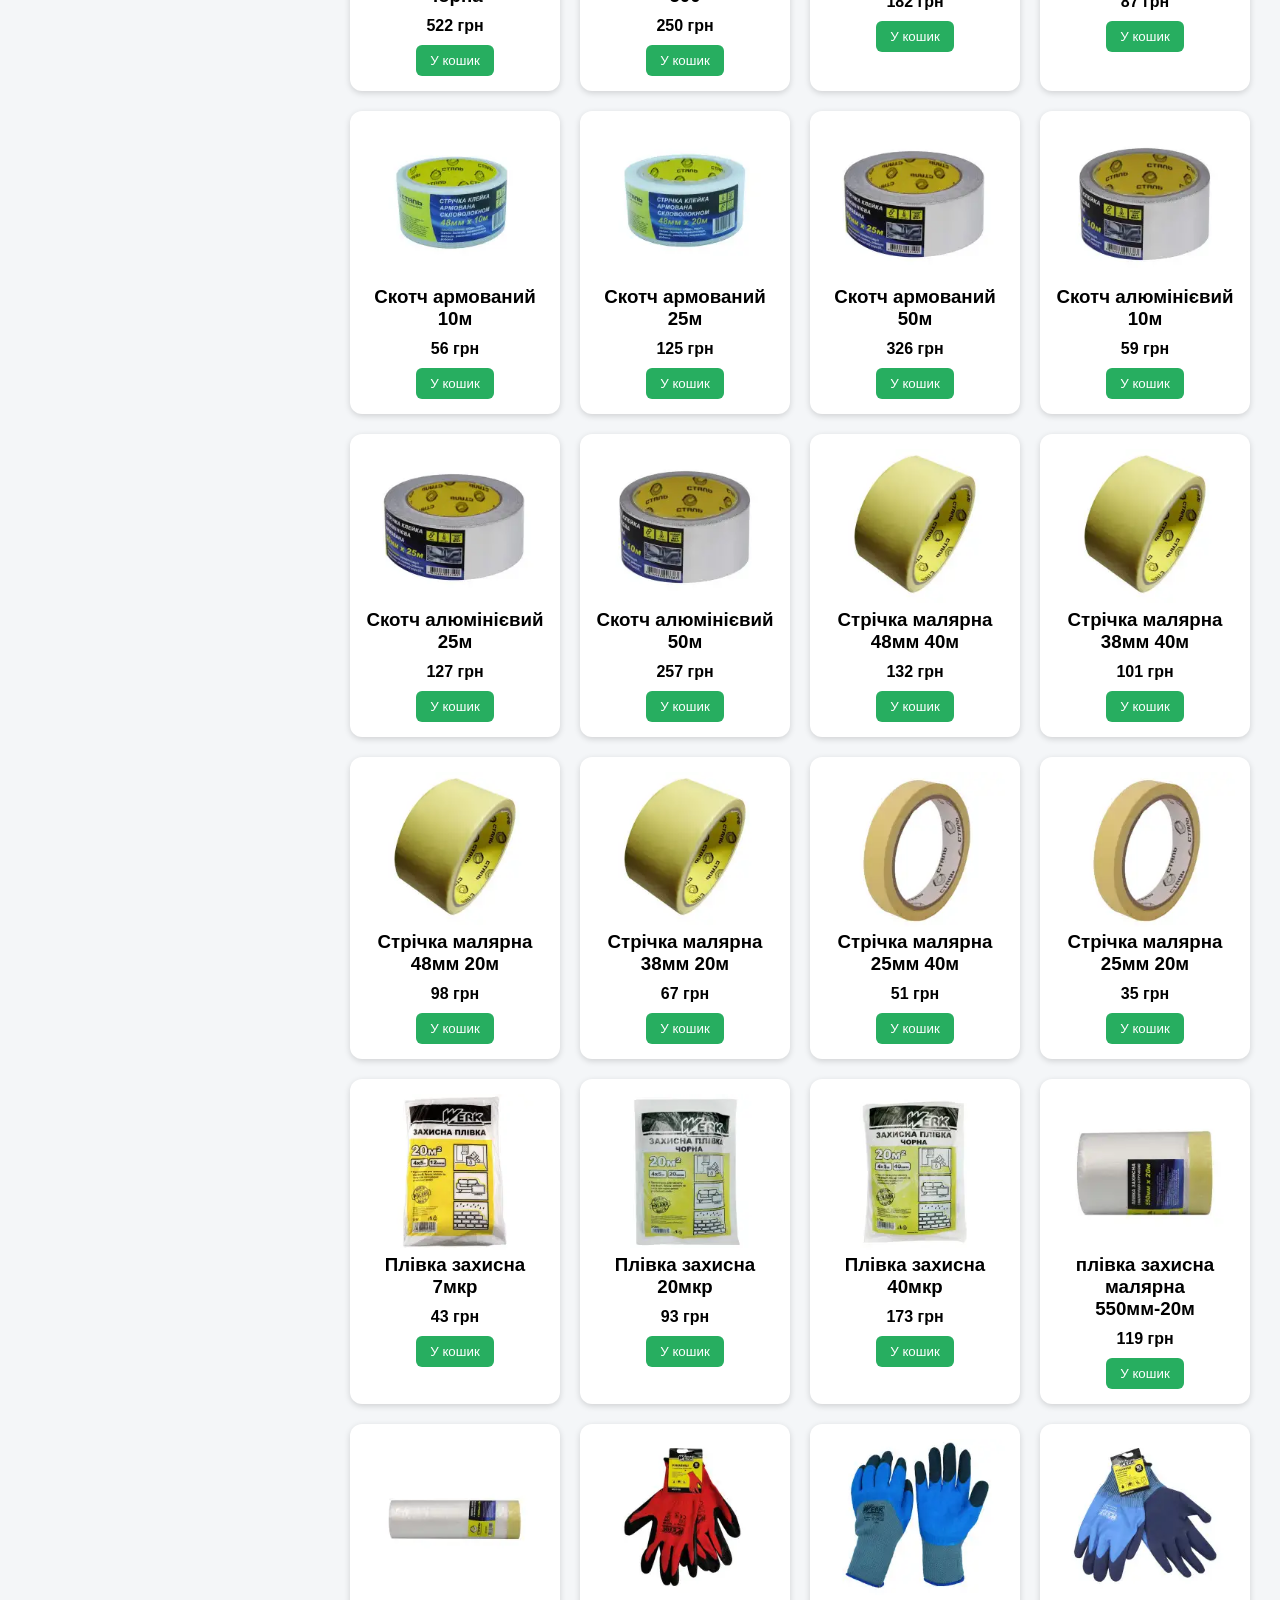
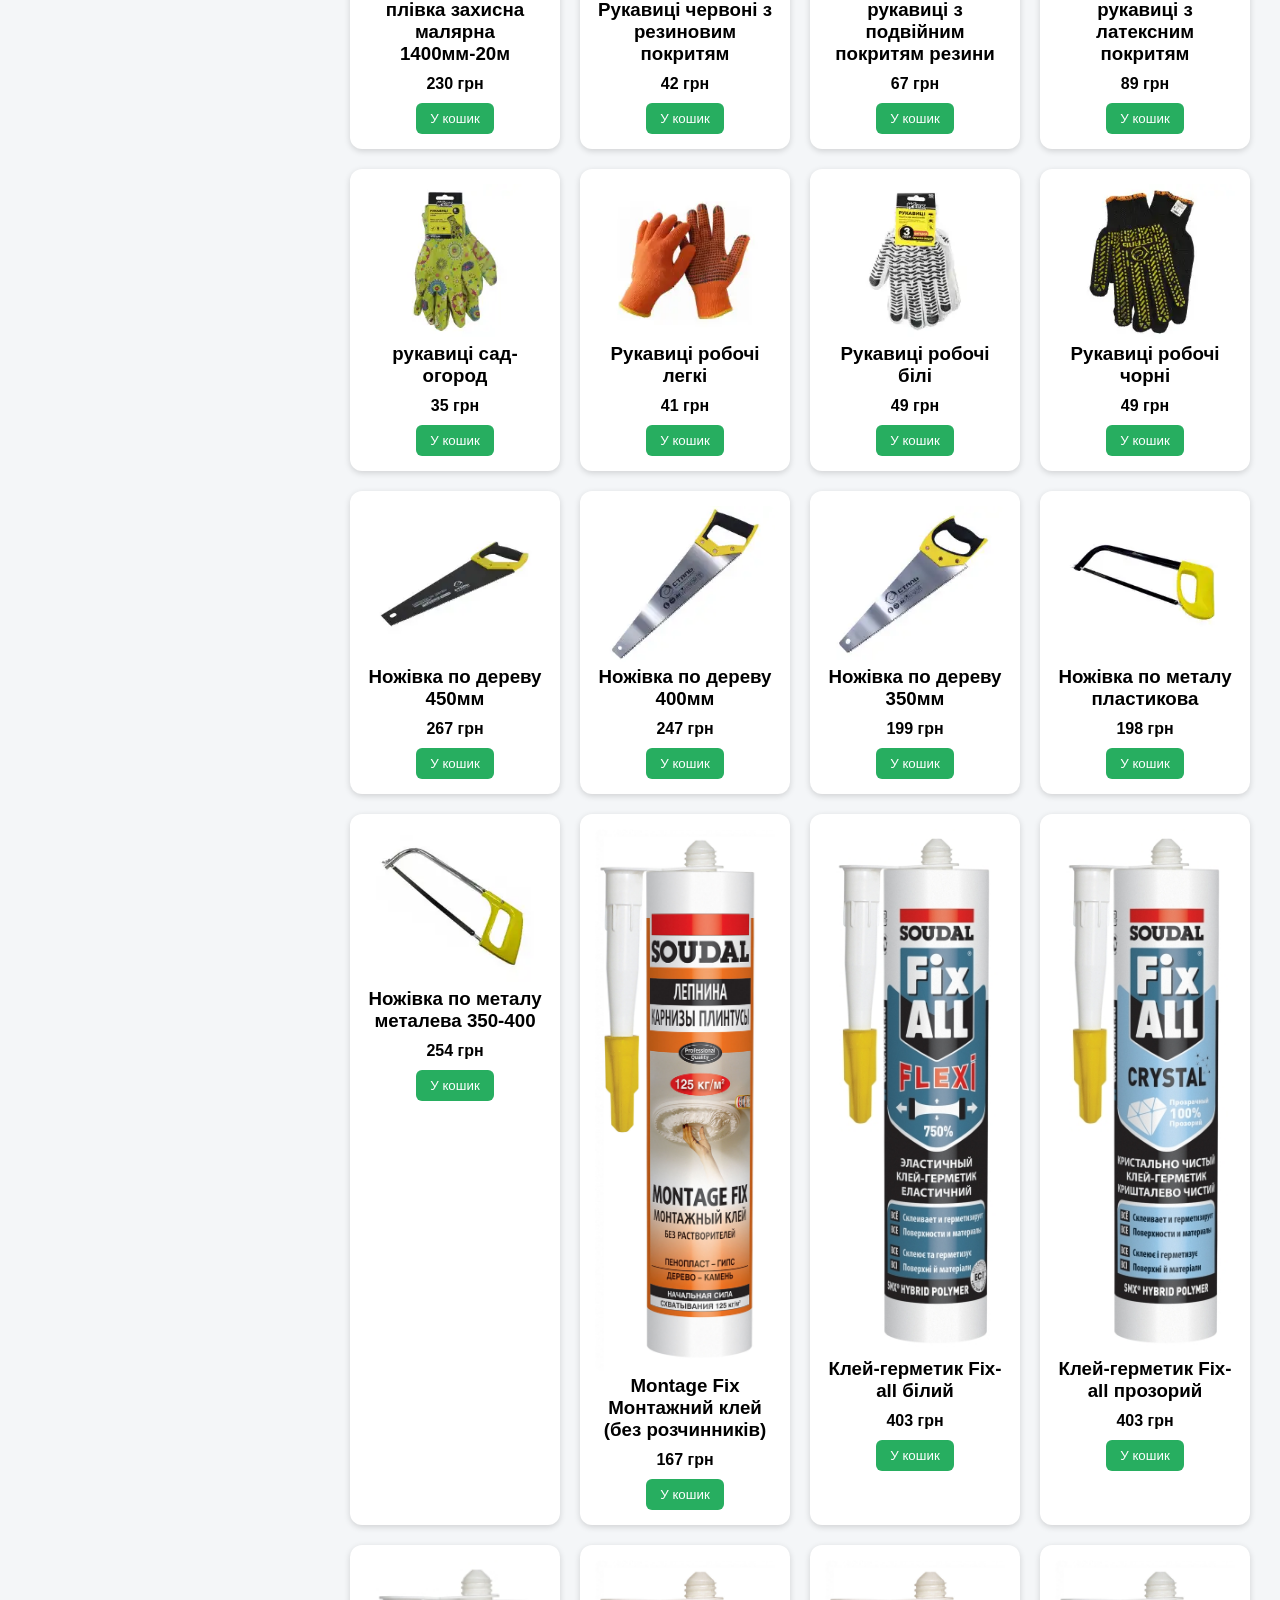
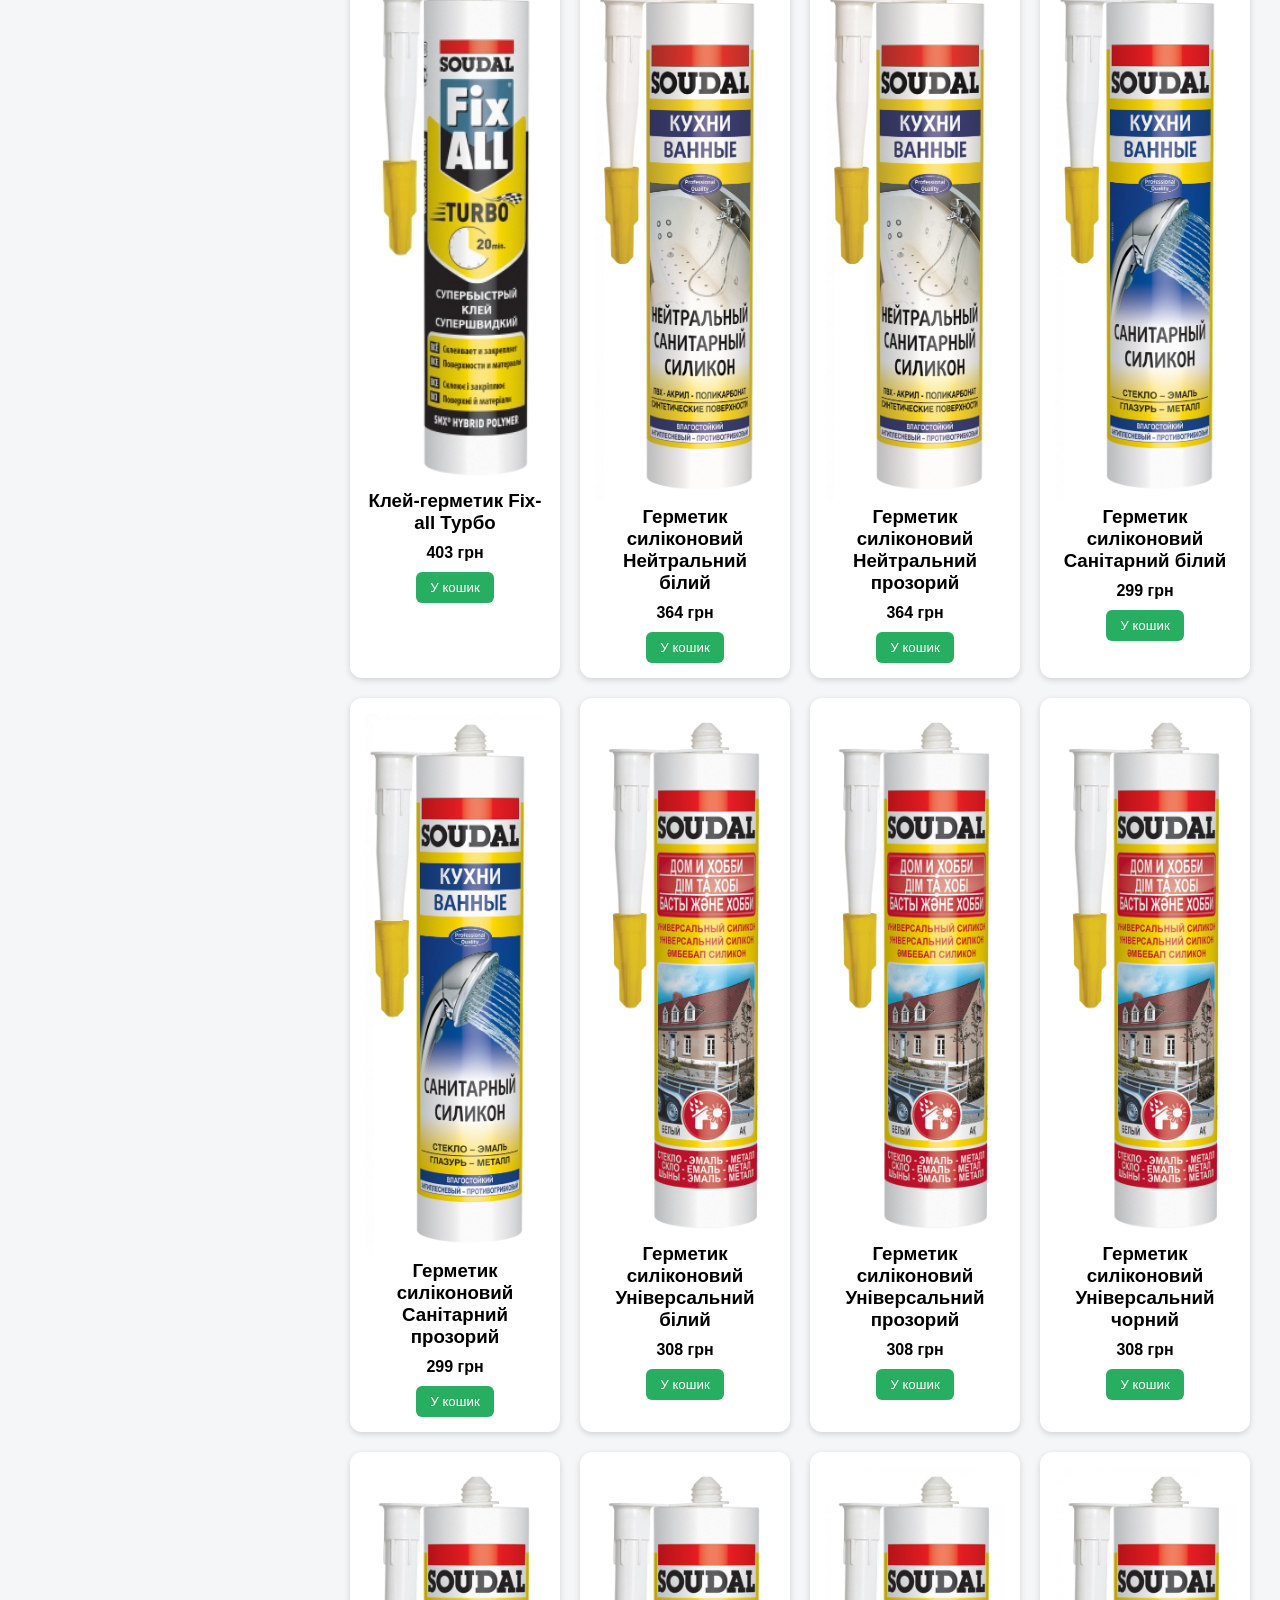
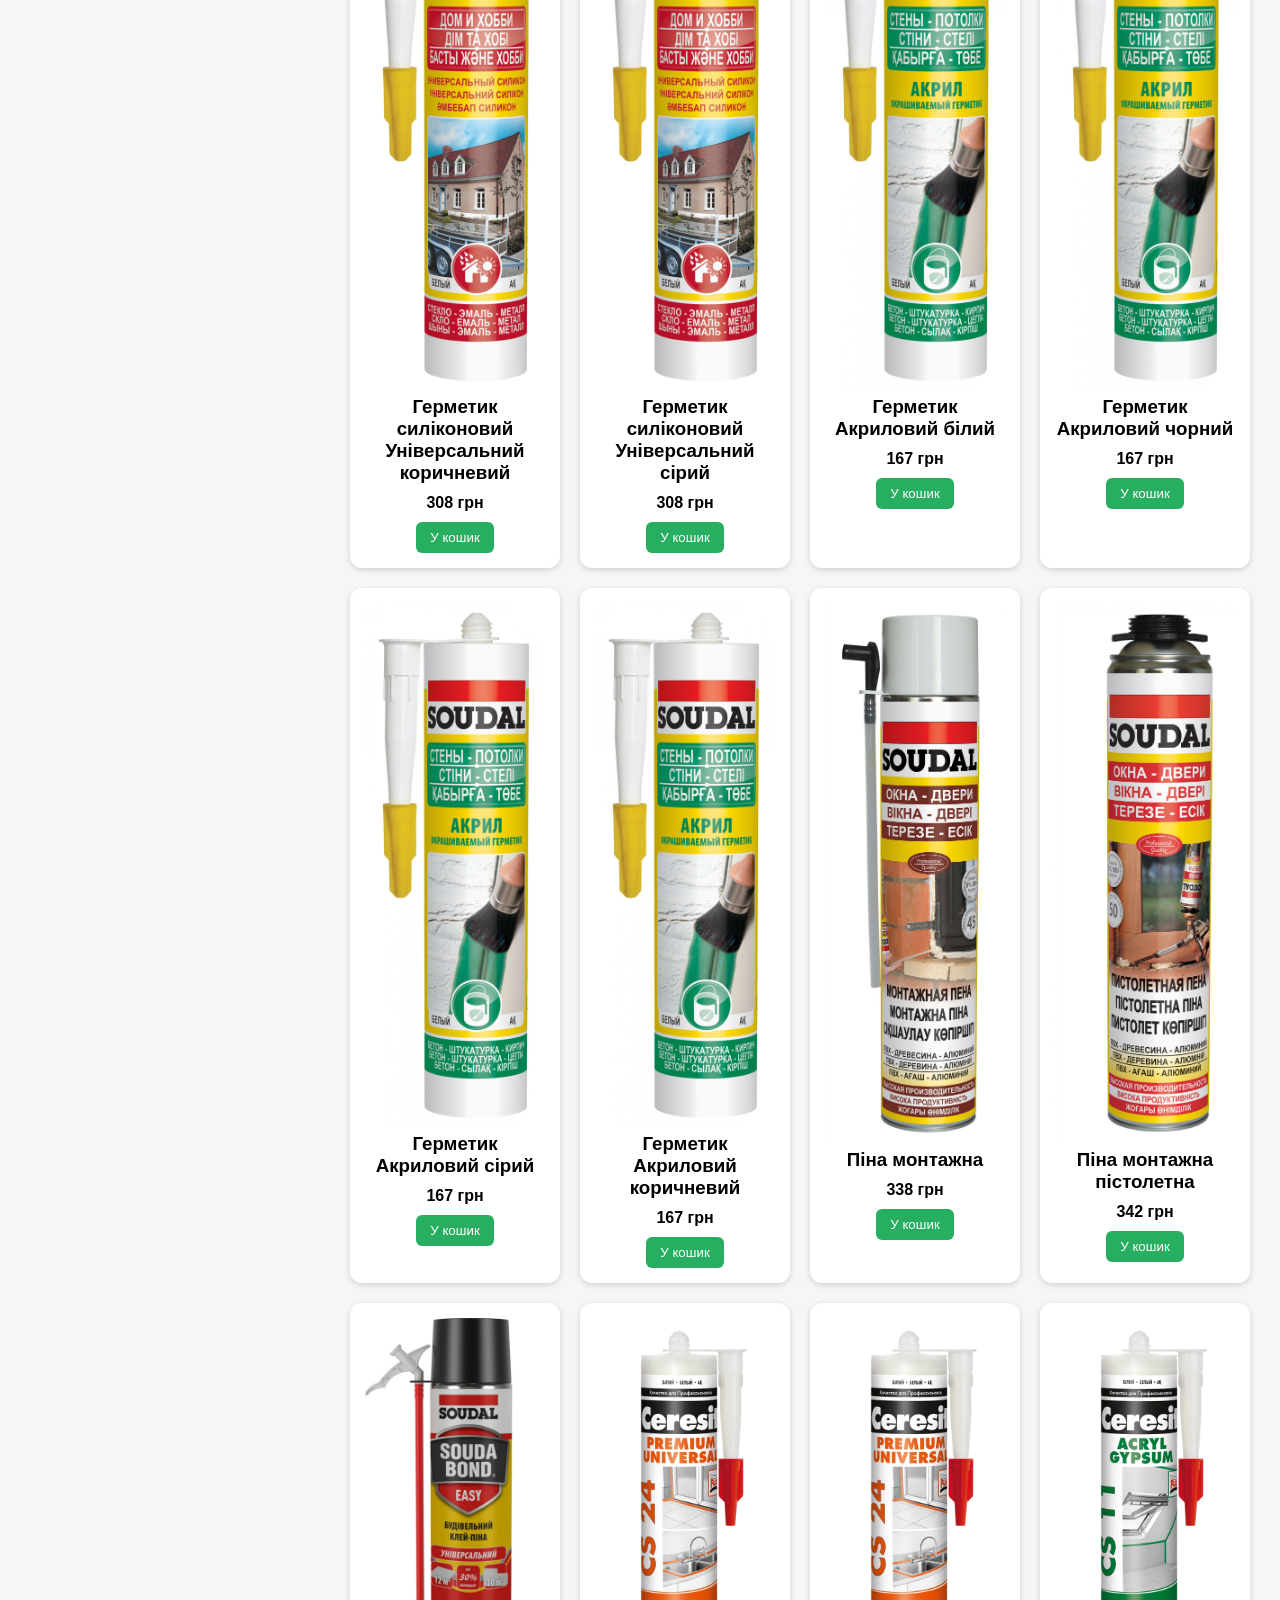
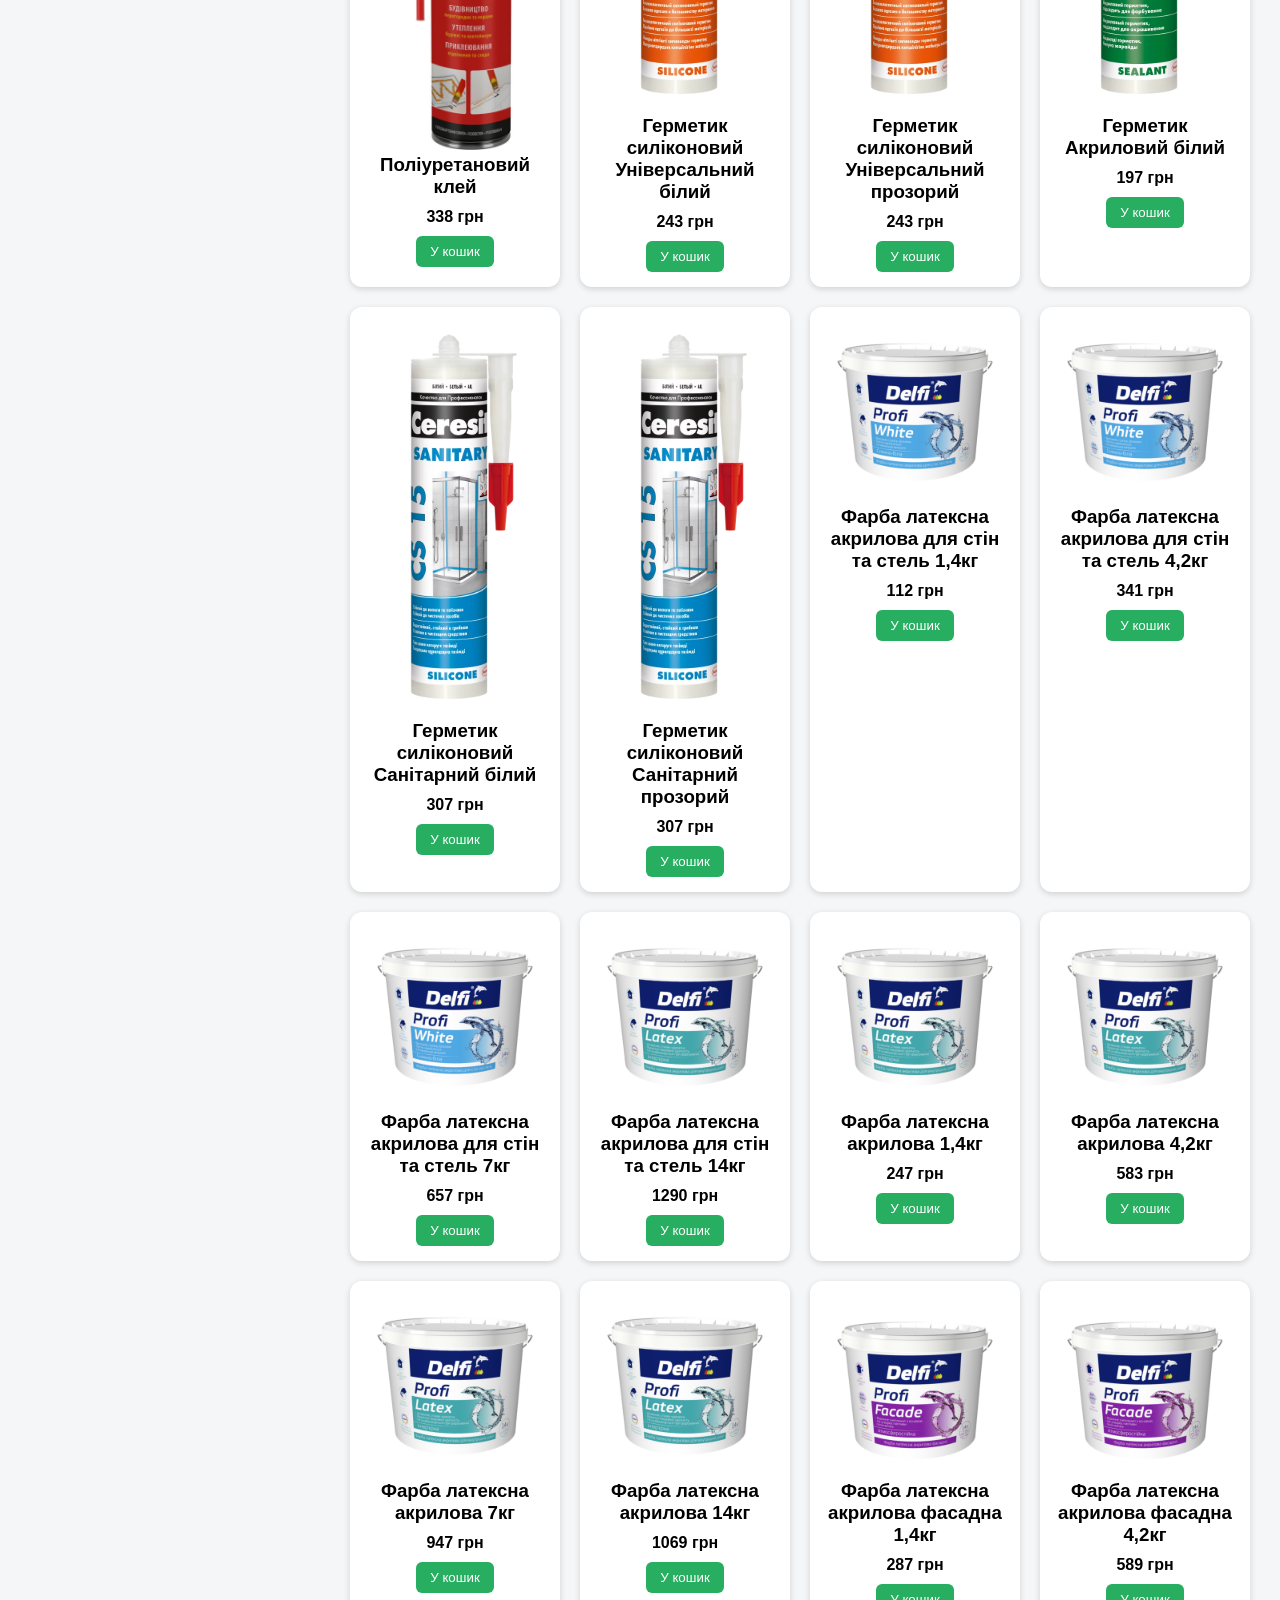
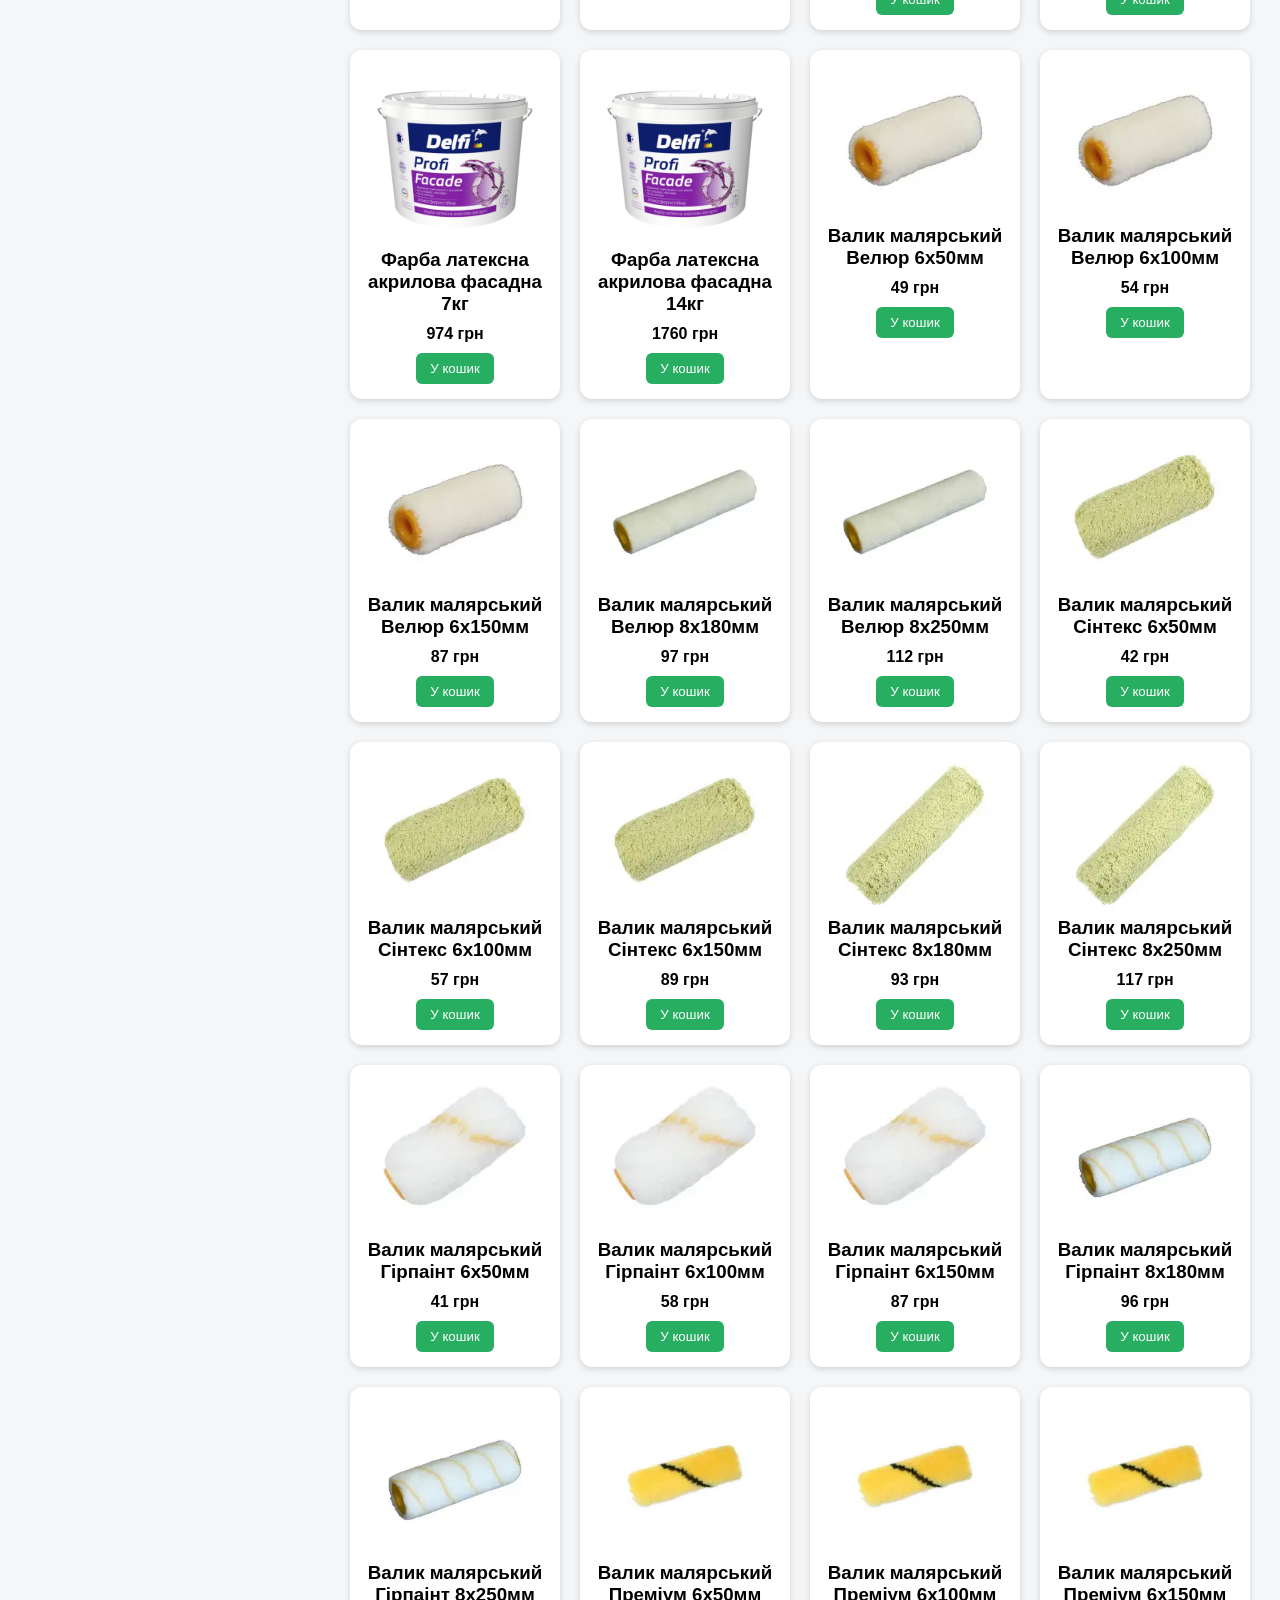
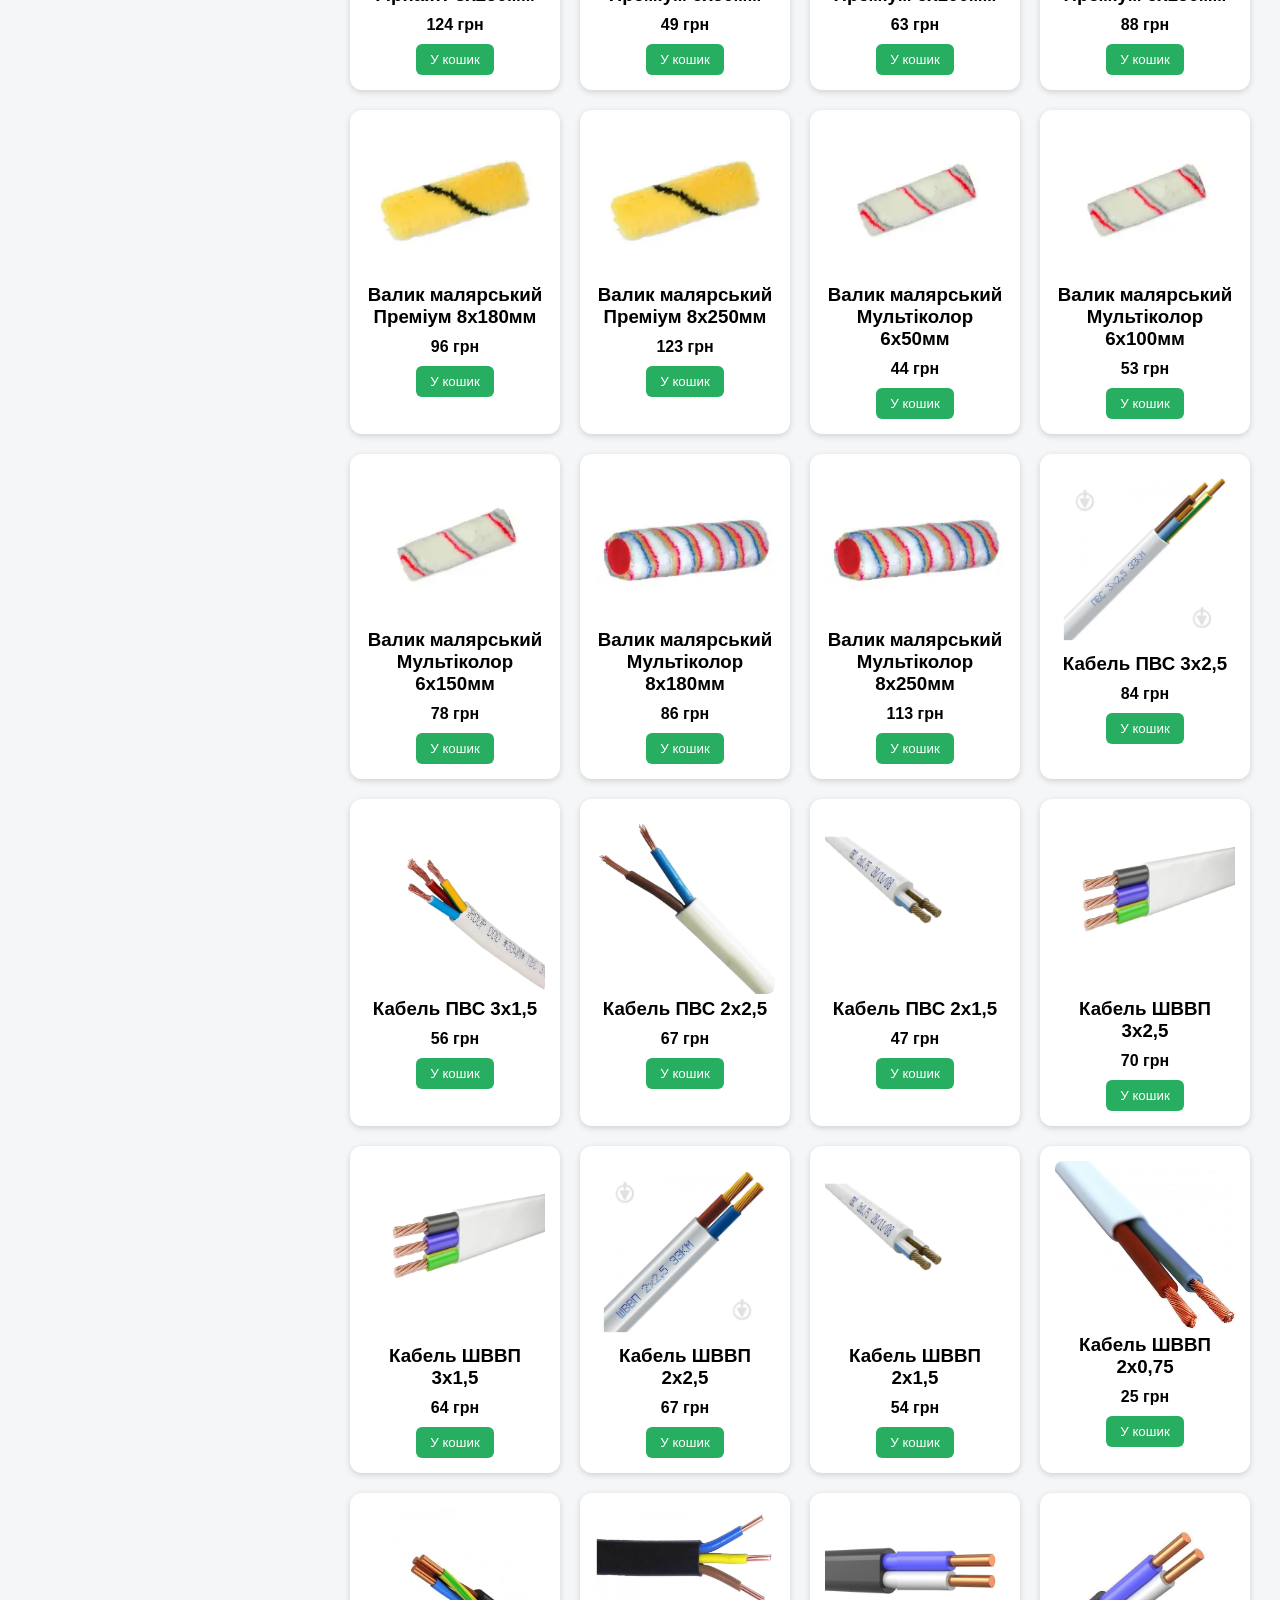
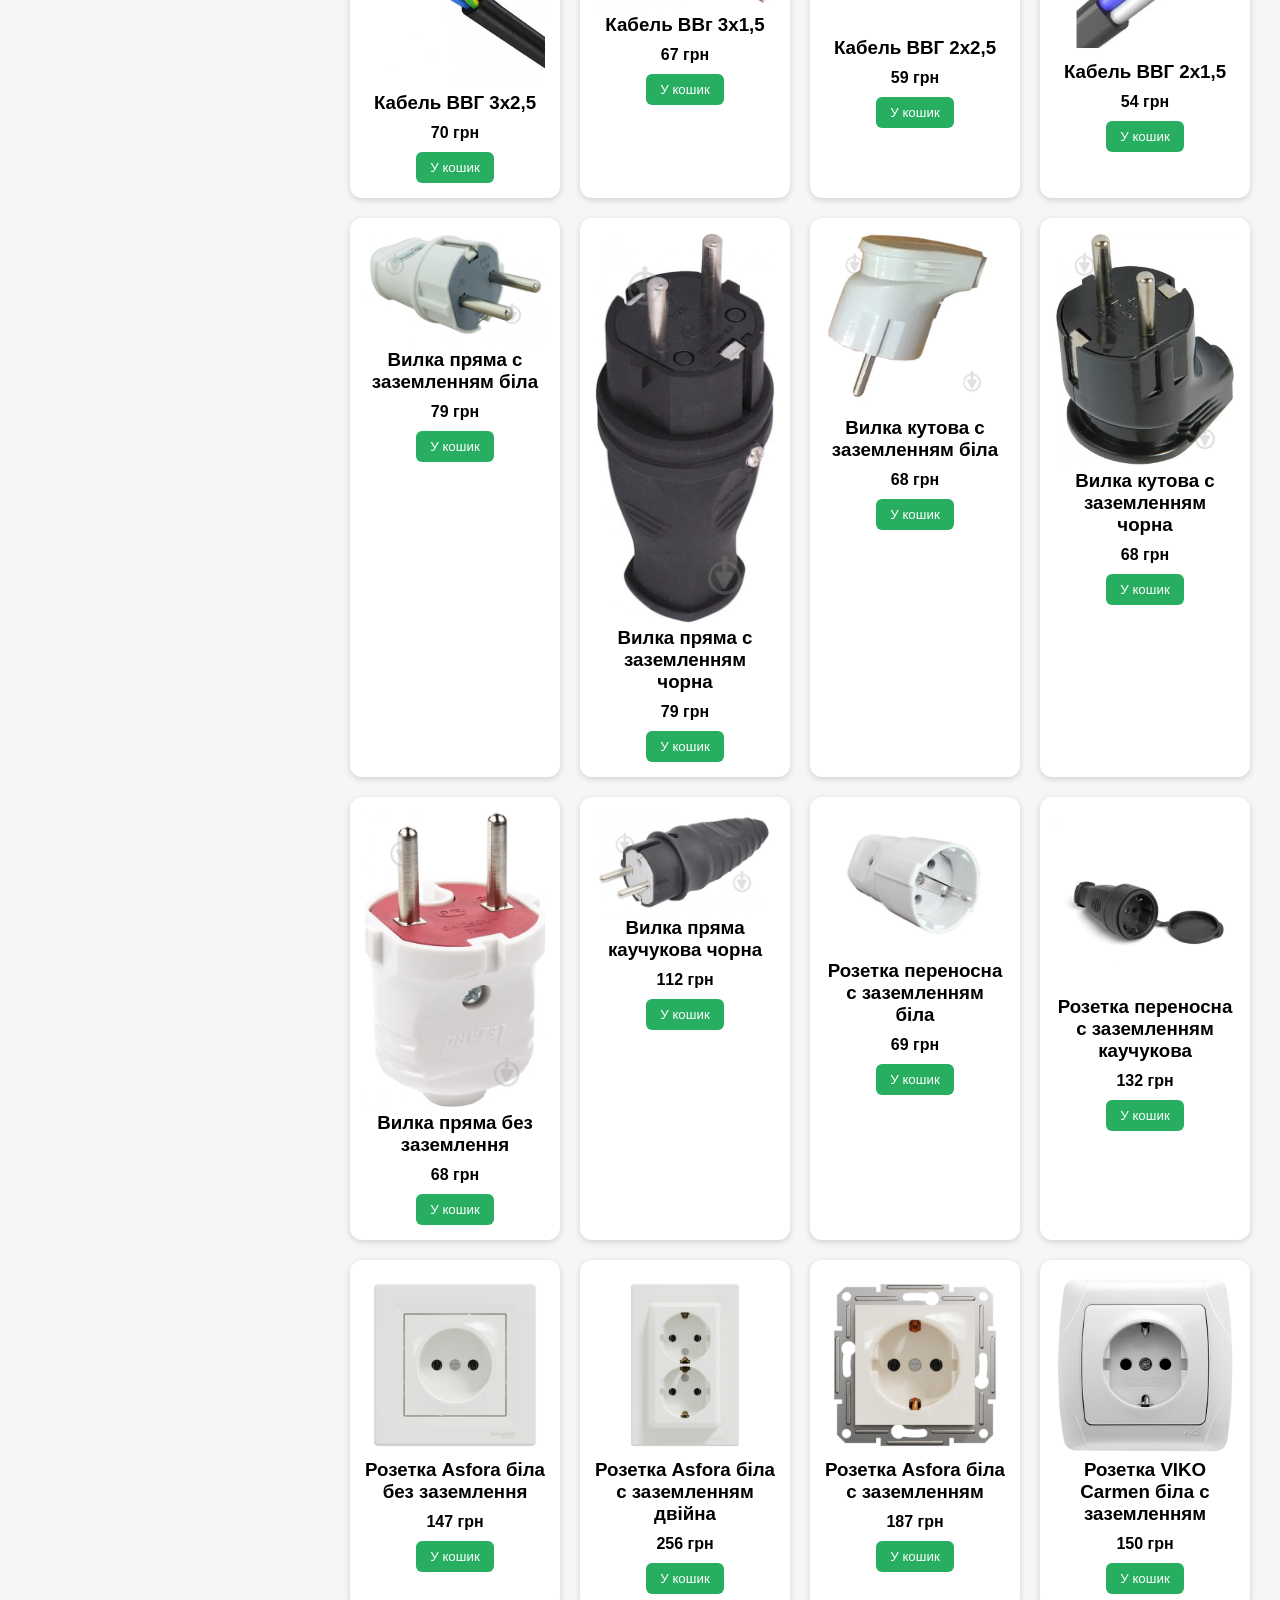
==== commit 787beac6: "Update product categories to 'consumables' and add new images" ====
--- a/catalog.html
+++ b/catalog.html
@@ -27,13 +27,15 @@
             <ul class="category-list">
                 <li onclick="filterProducts('all')">Усі</li>
                 <li onclick="filterProducts('tools')">Ручний інструмент</li>
+                <li onclick="filterProducts('consumables')">Витратні матеріали</li> 
                 <li onclick="filterProducts('plumbing')">Сантехніка</li>
                 <li onclick="filterProducts('electric')">Електрика</li>
                 <li onclick="filterProducts('paint')">Фарби</li> 
                 <li onclick="filterProducts('scotch')">Стічки, Скотчі</li>
                 <li onclick="filterProducts('percatki')">Рукавиці</li>
                 <li onclick="filterProducts('sealant')">Герметики</li>
-                <li onclick="filterProducts('roller')">Валики</li>     
+                <li onclick="filterProducts('roller')">Валики</li>
+                <li onclick="filterProducts('bulk')">Сипучі матеріали</li>      
             </ul>
         </aside>
     
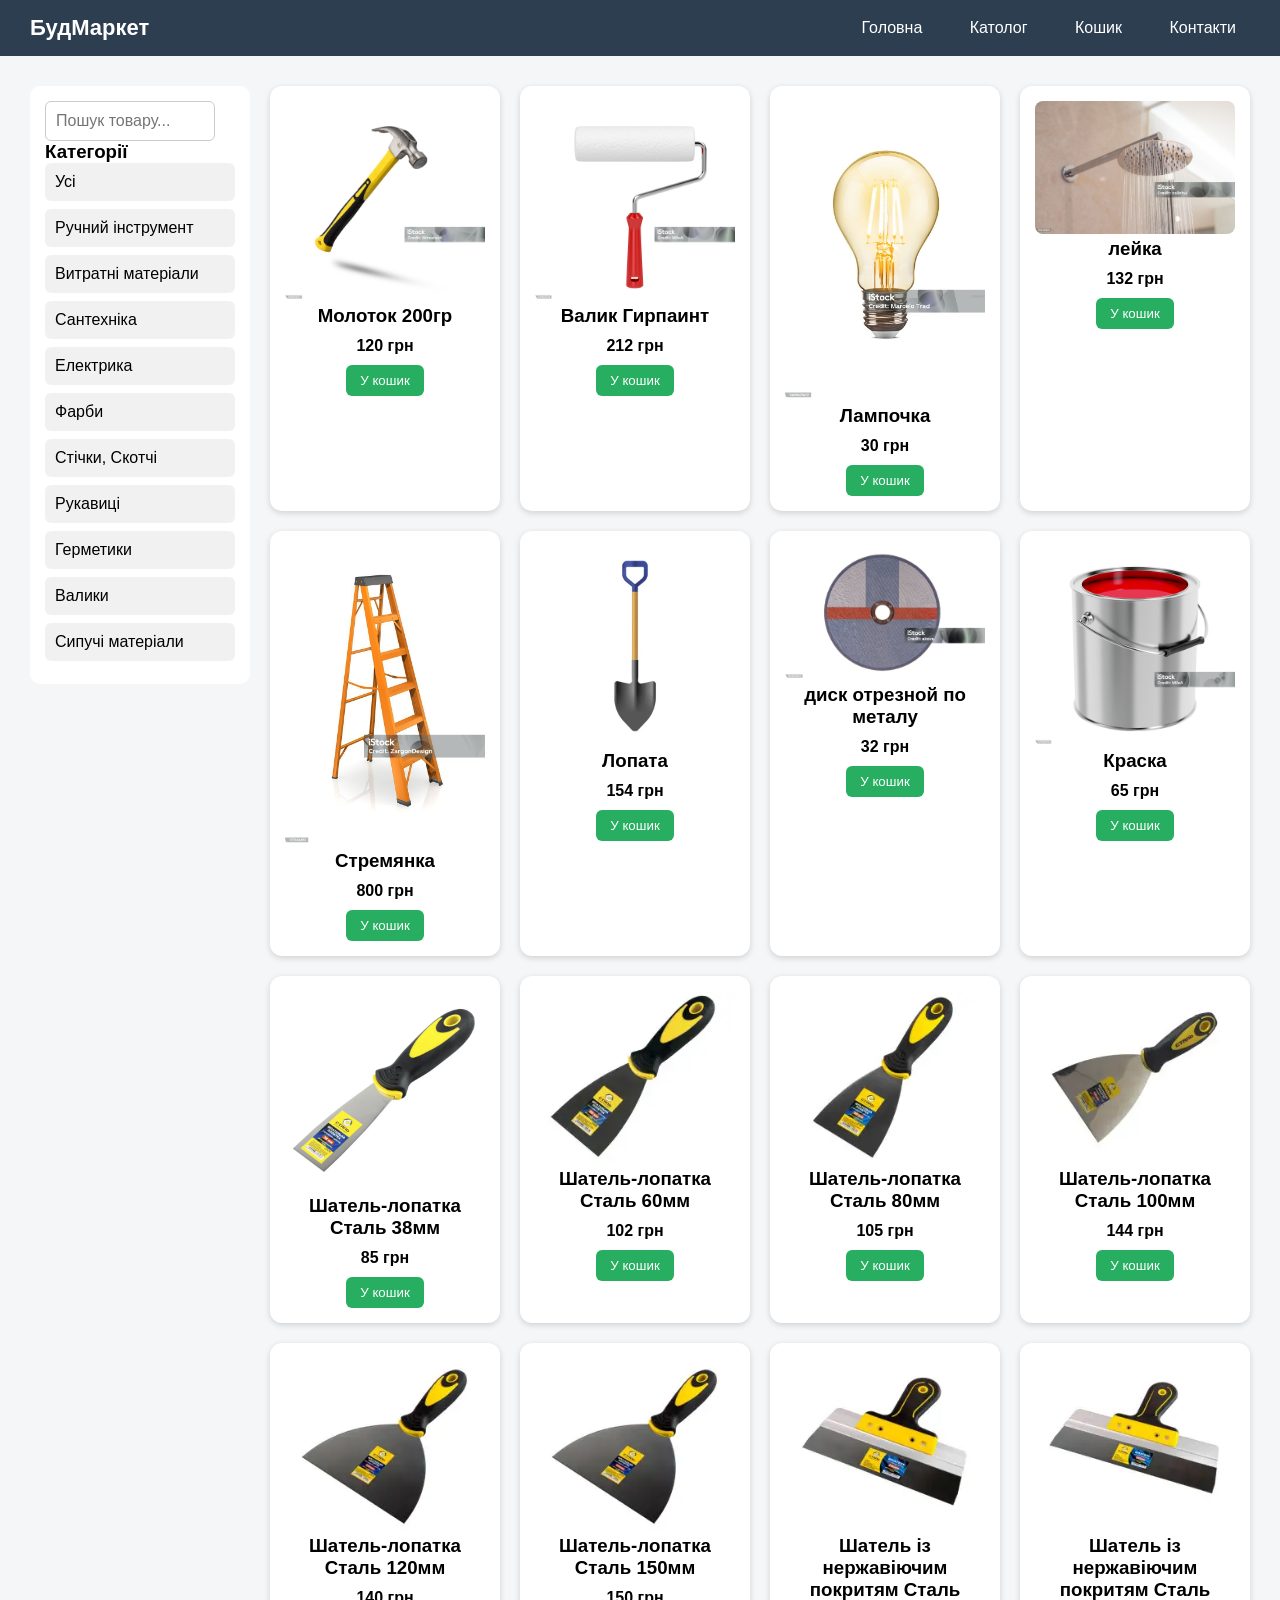
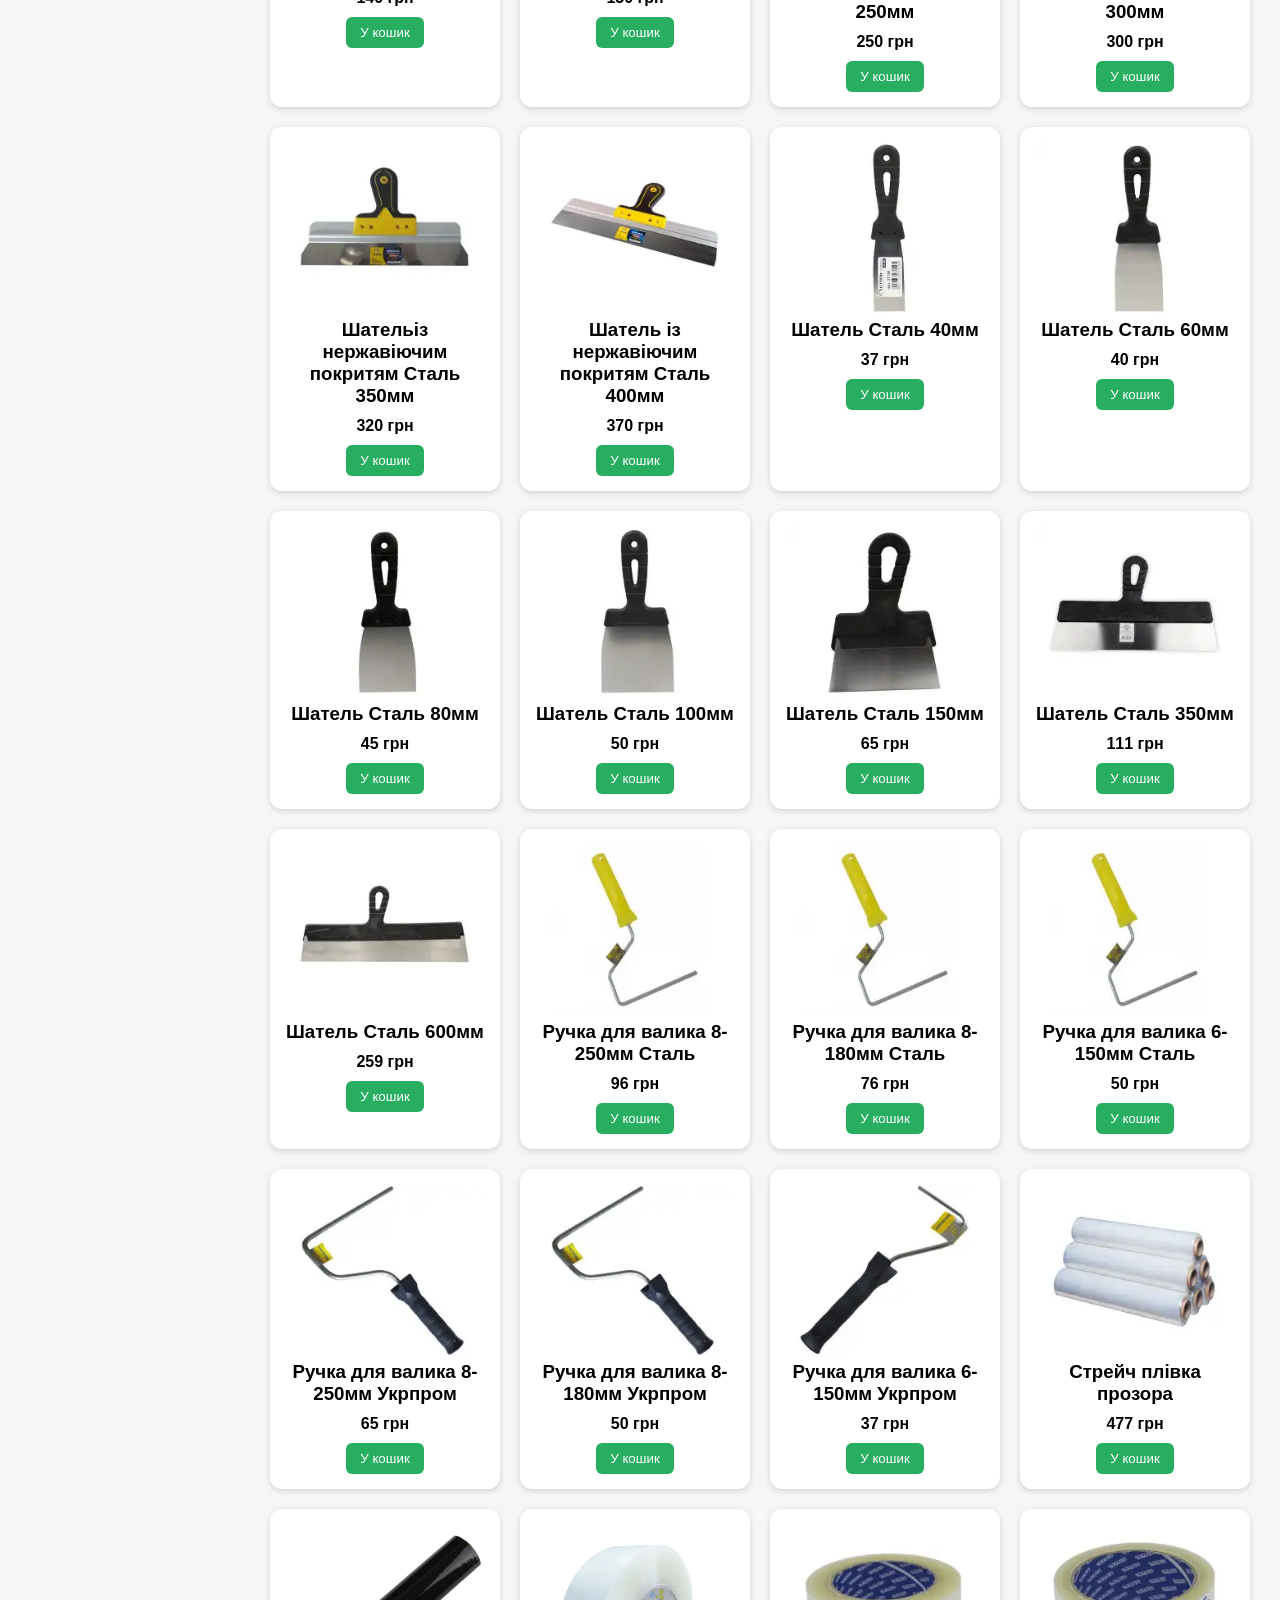
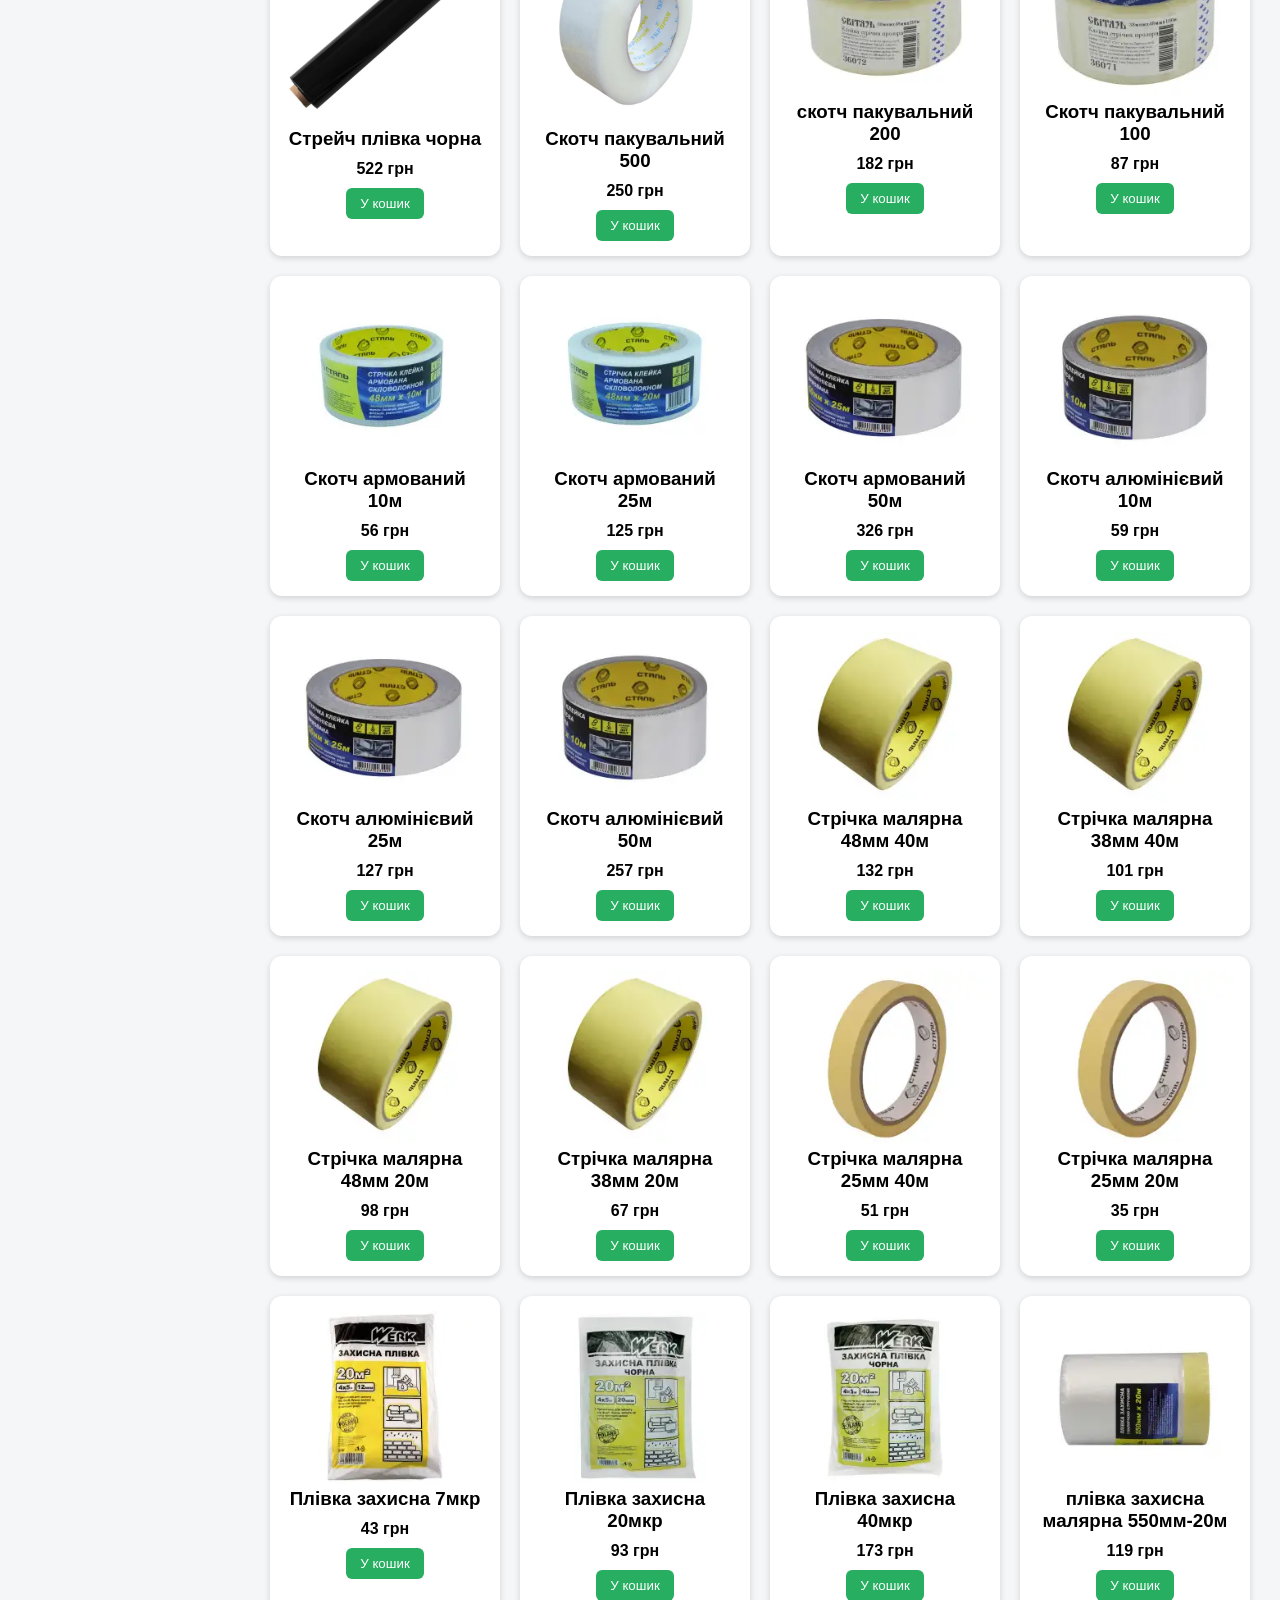
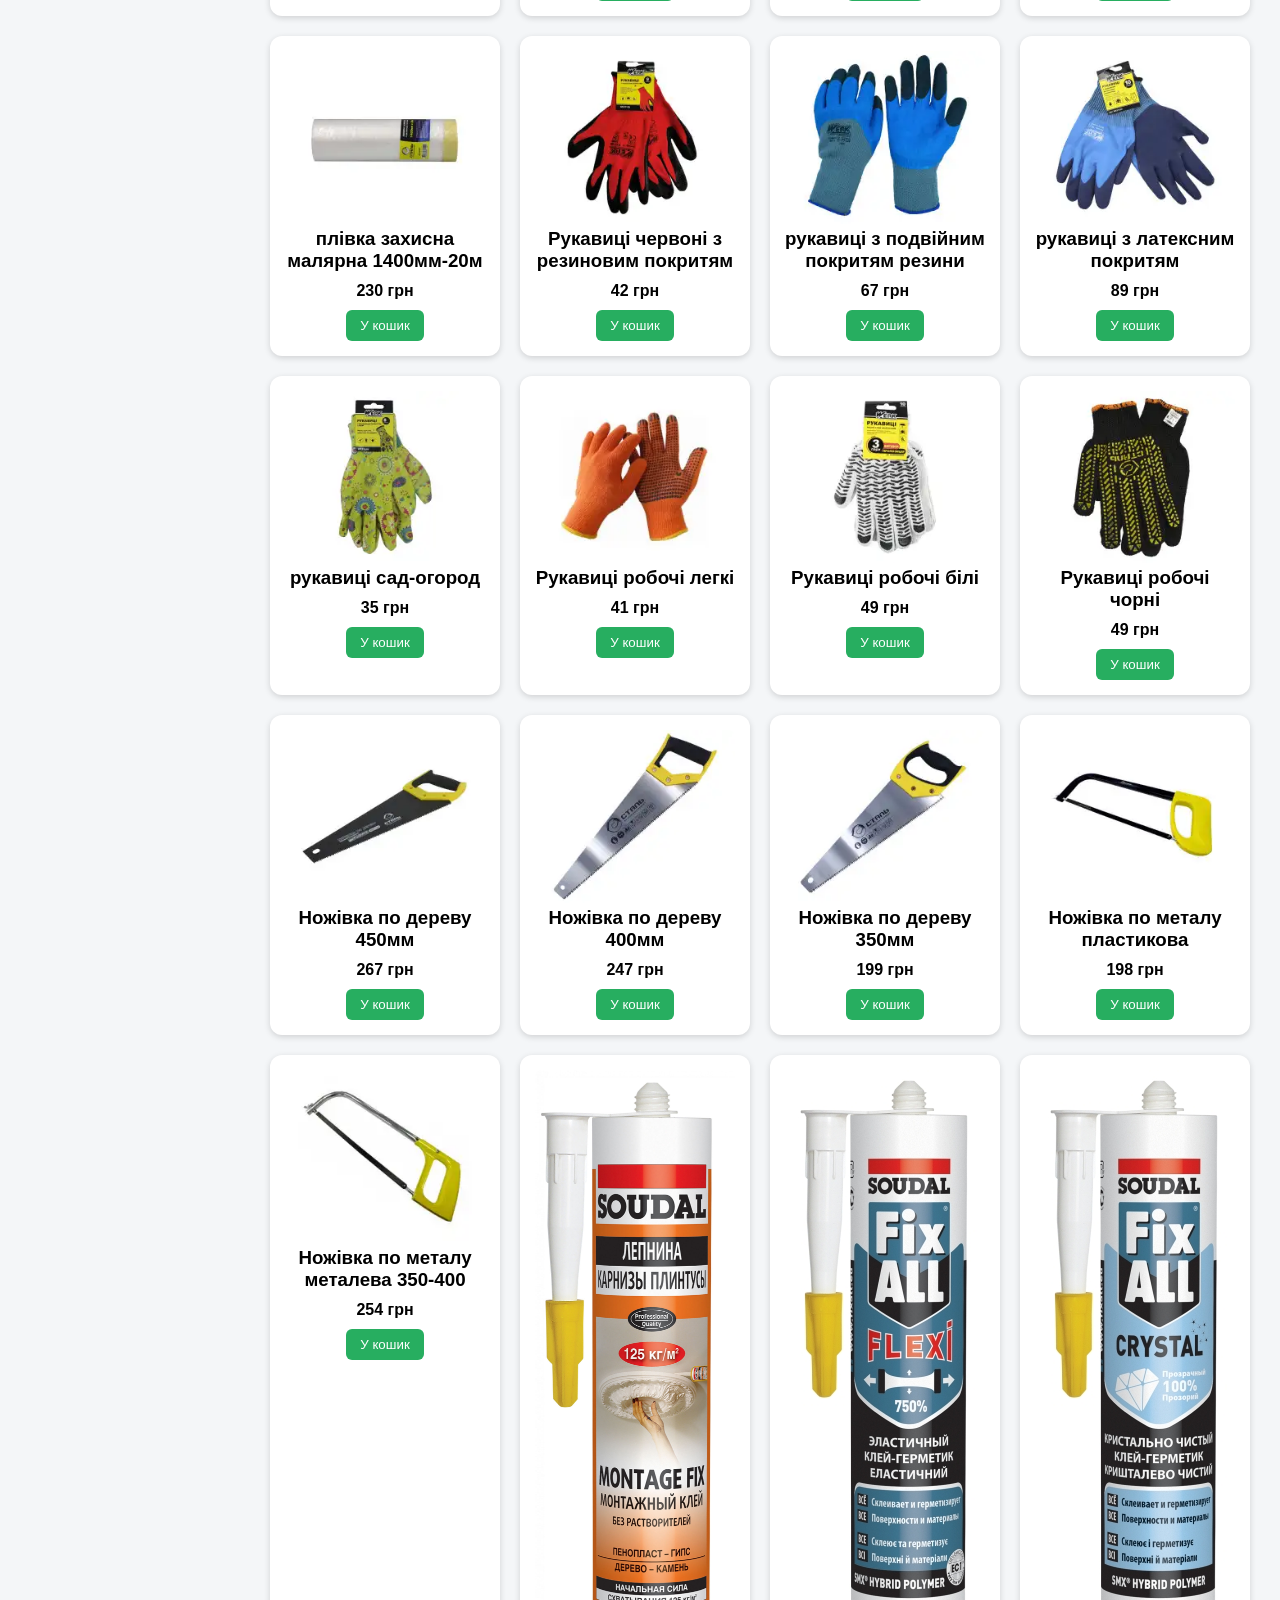
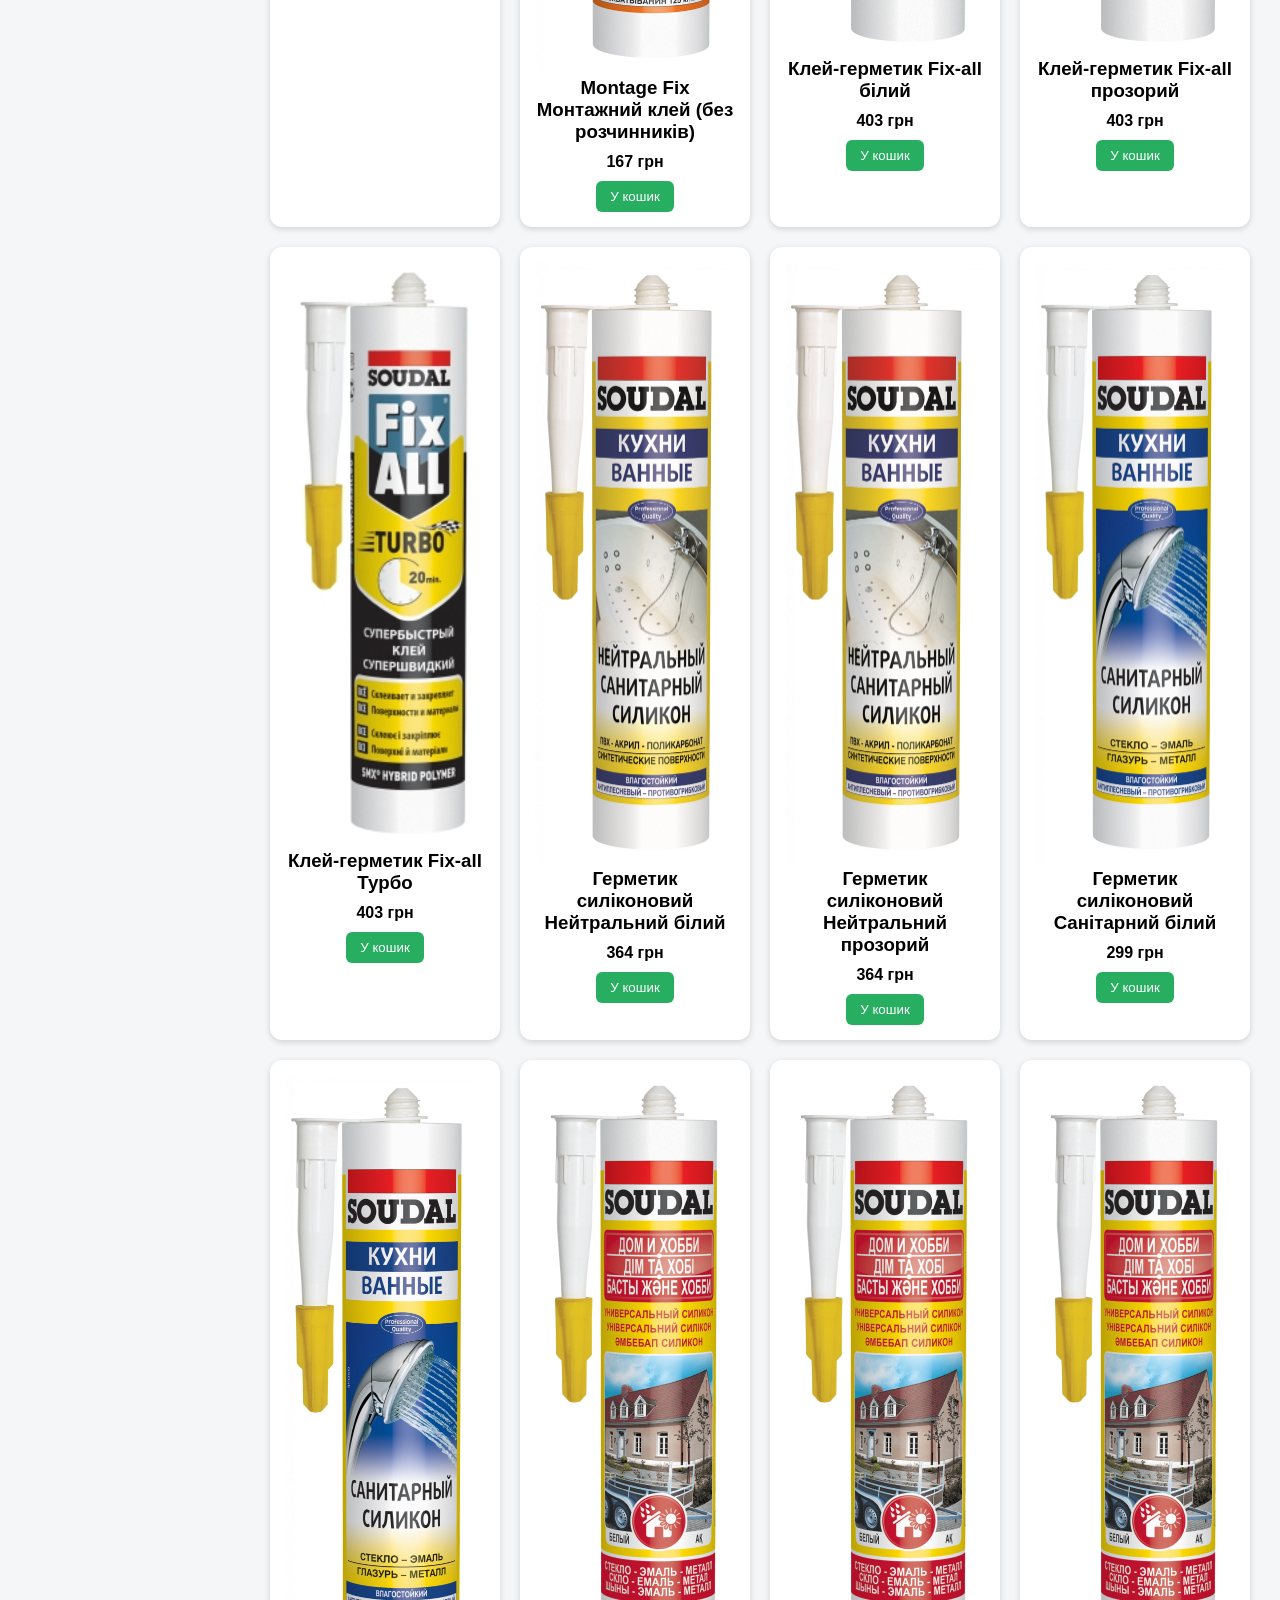
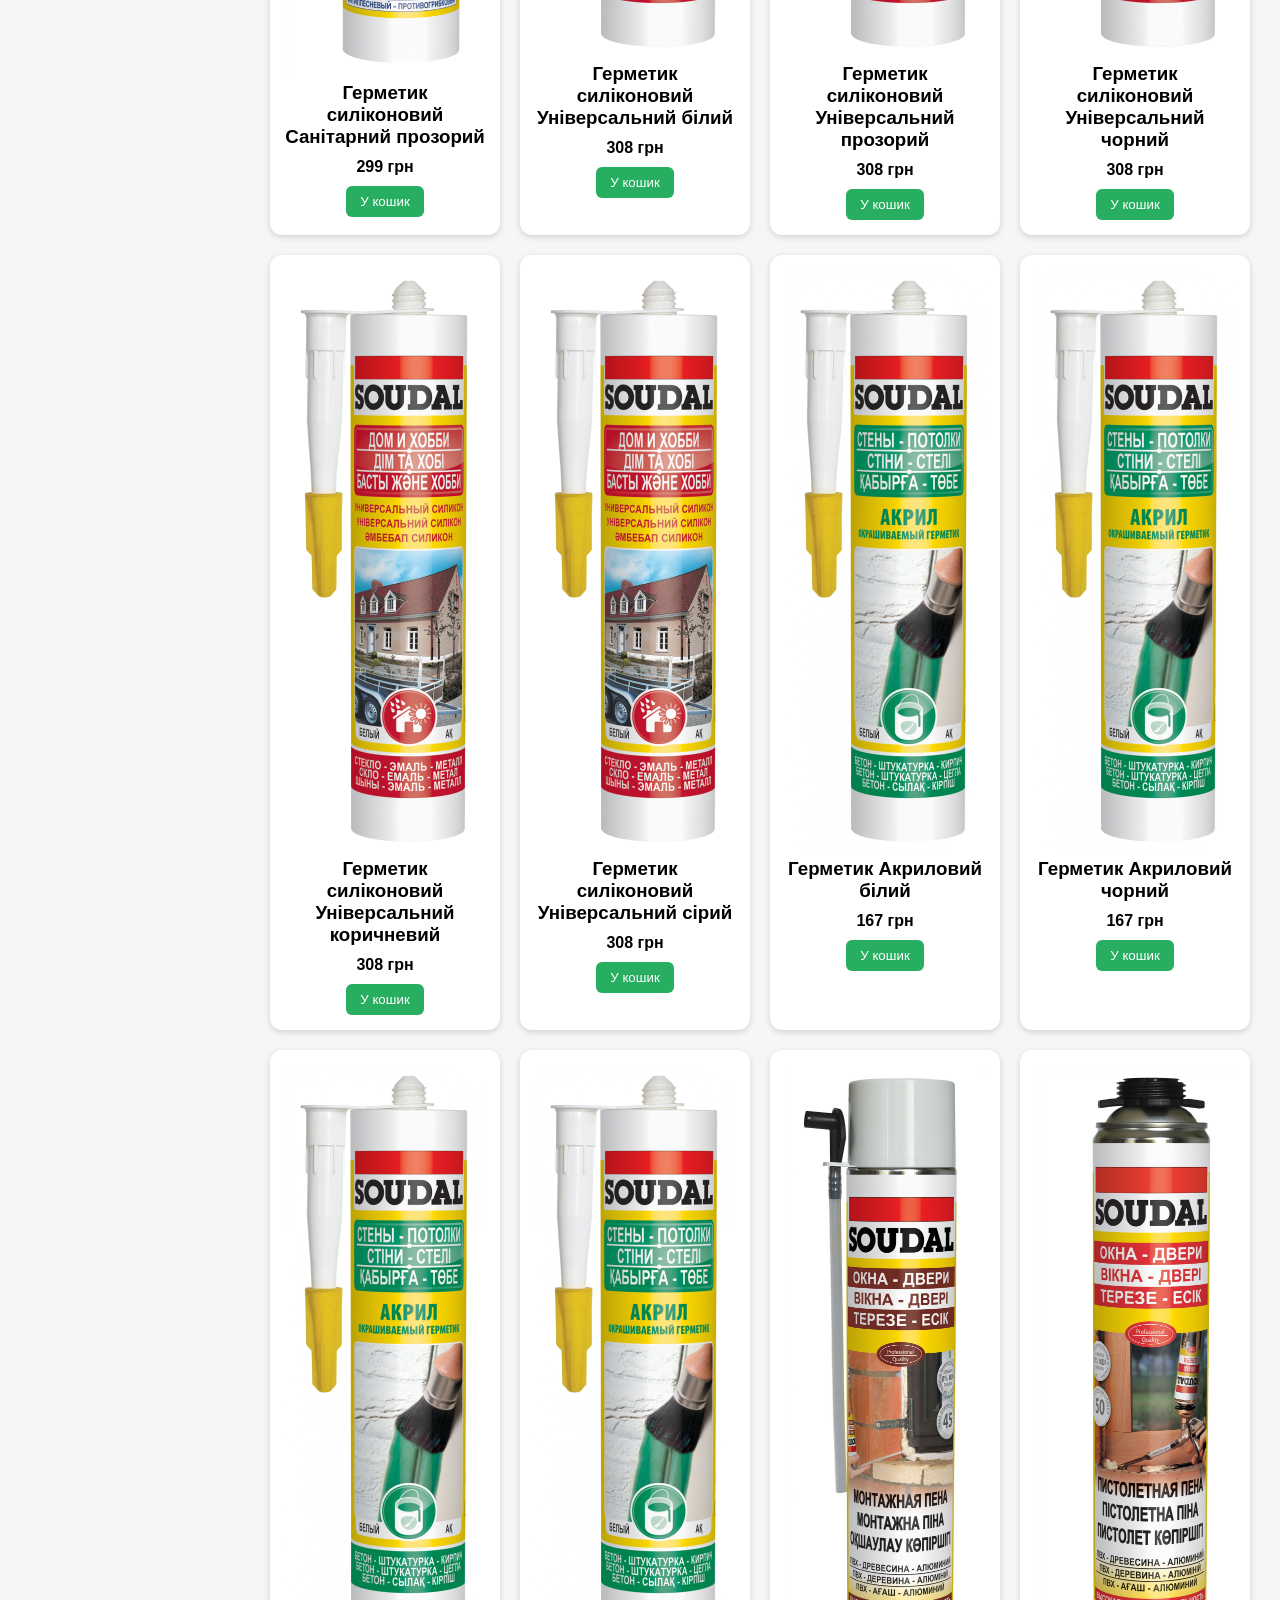
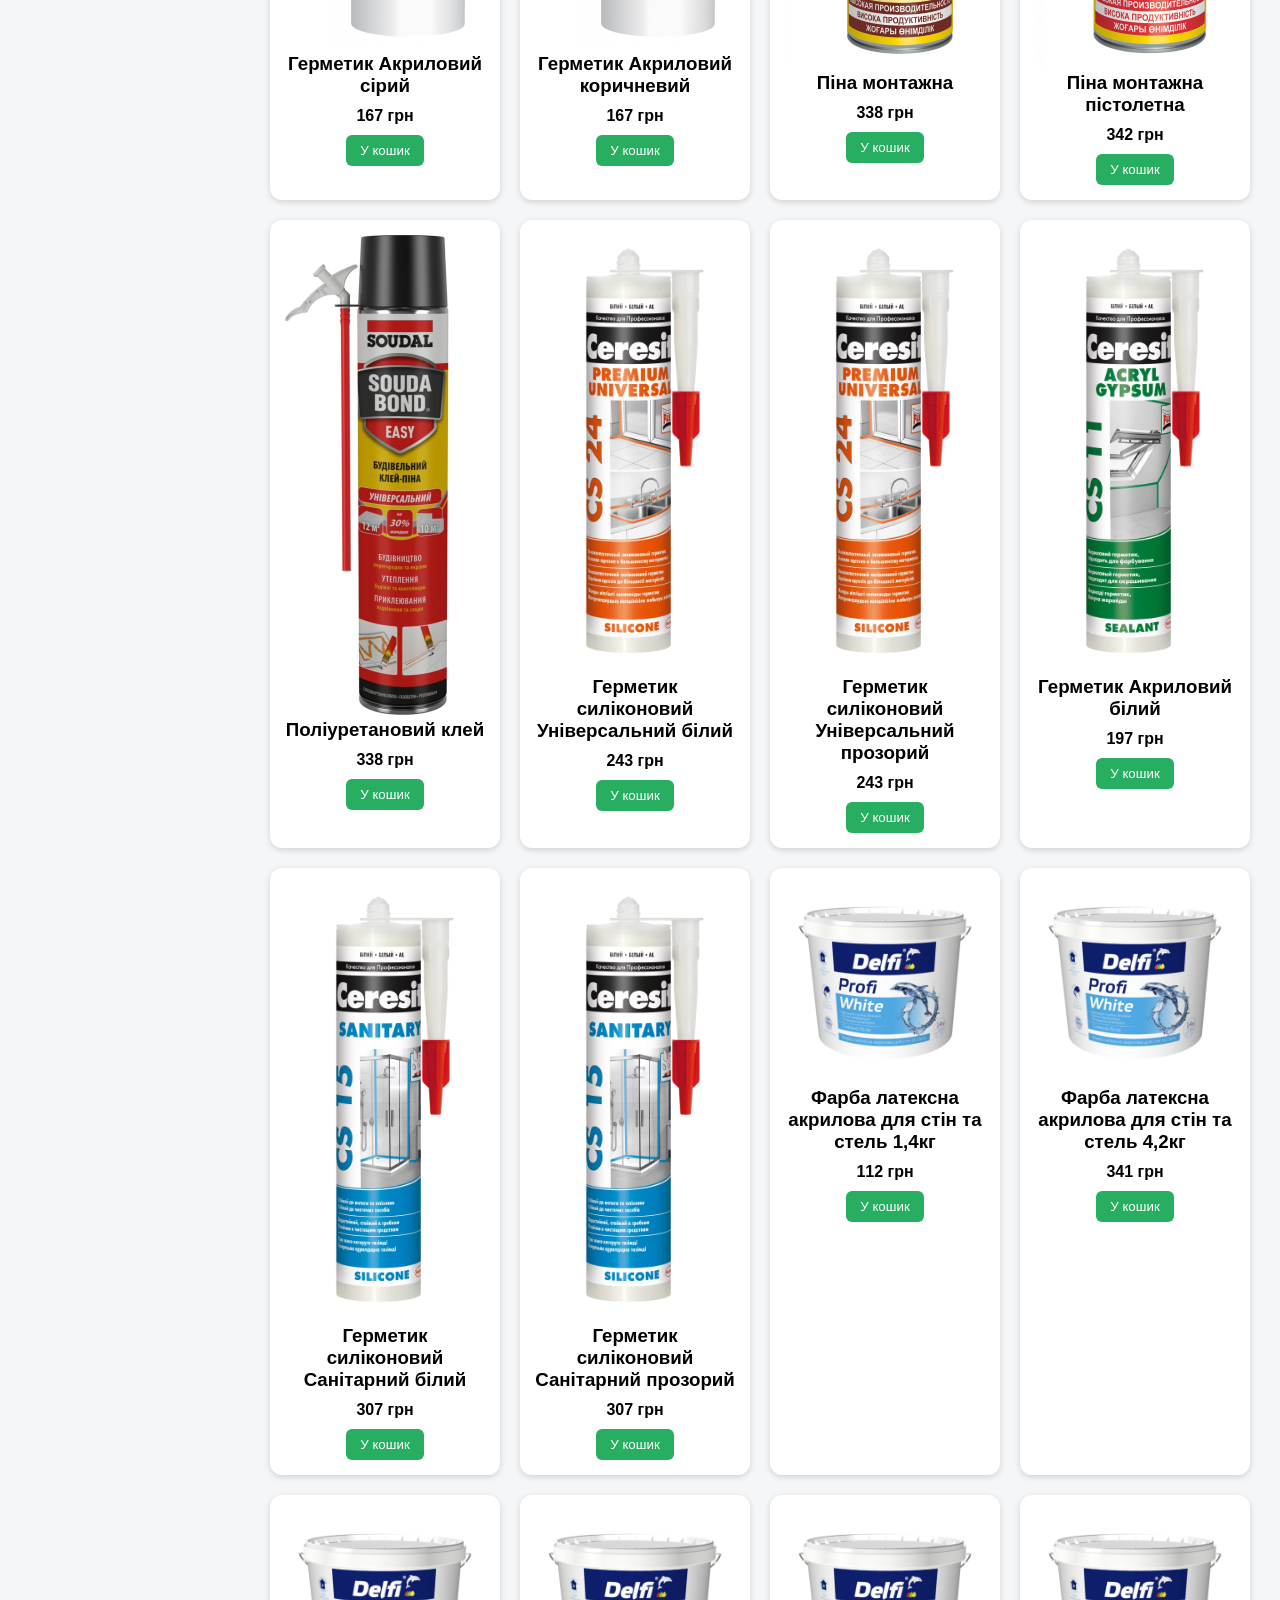
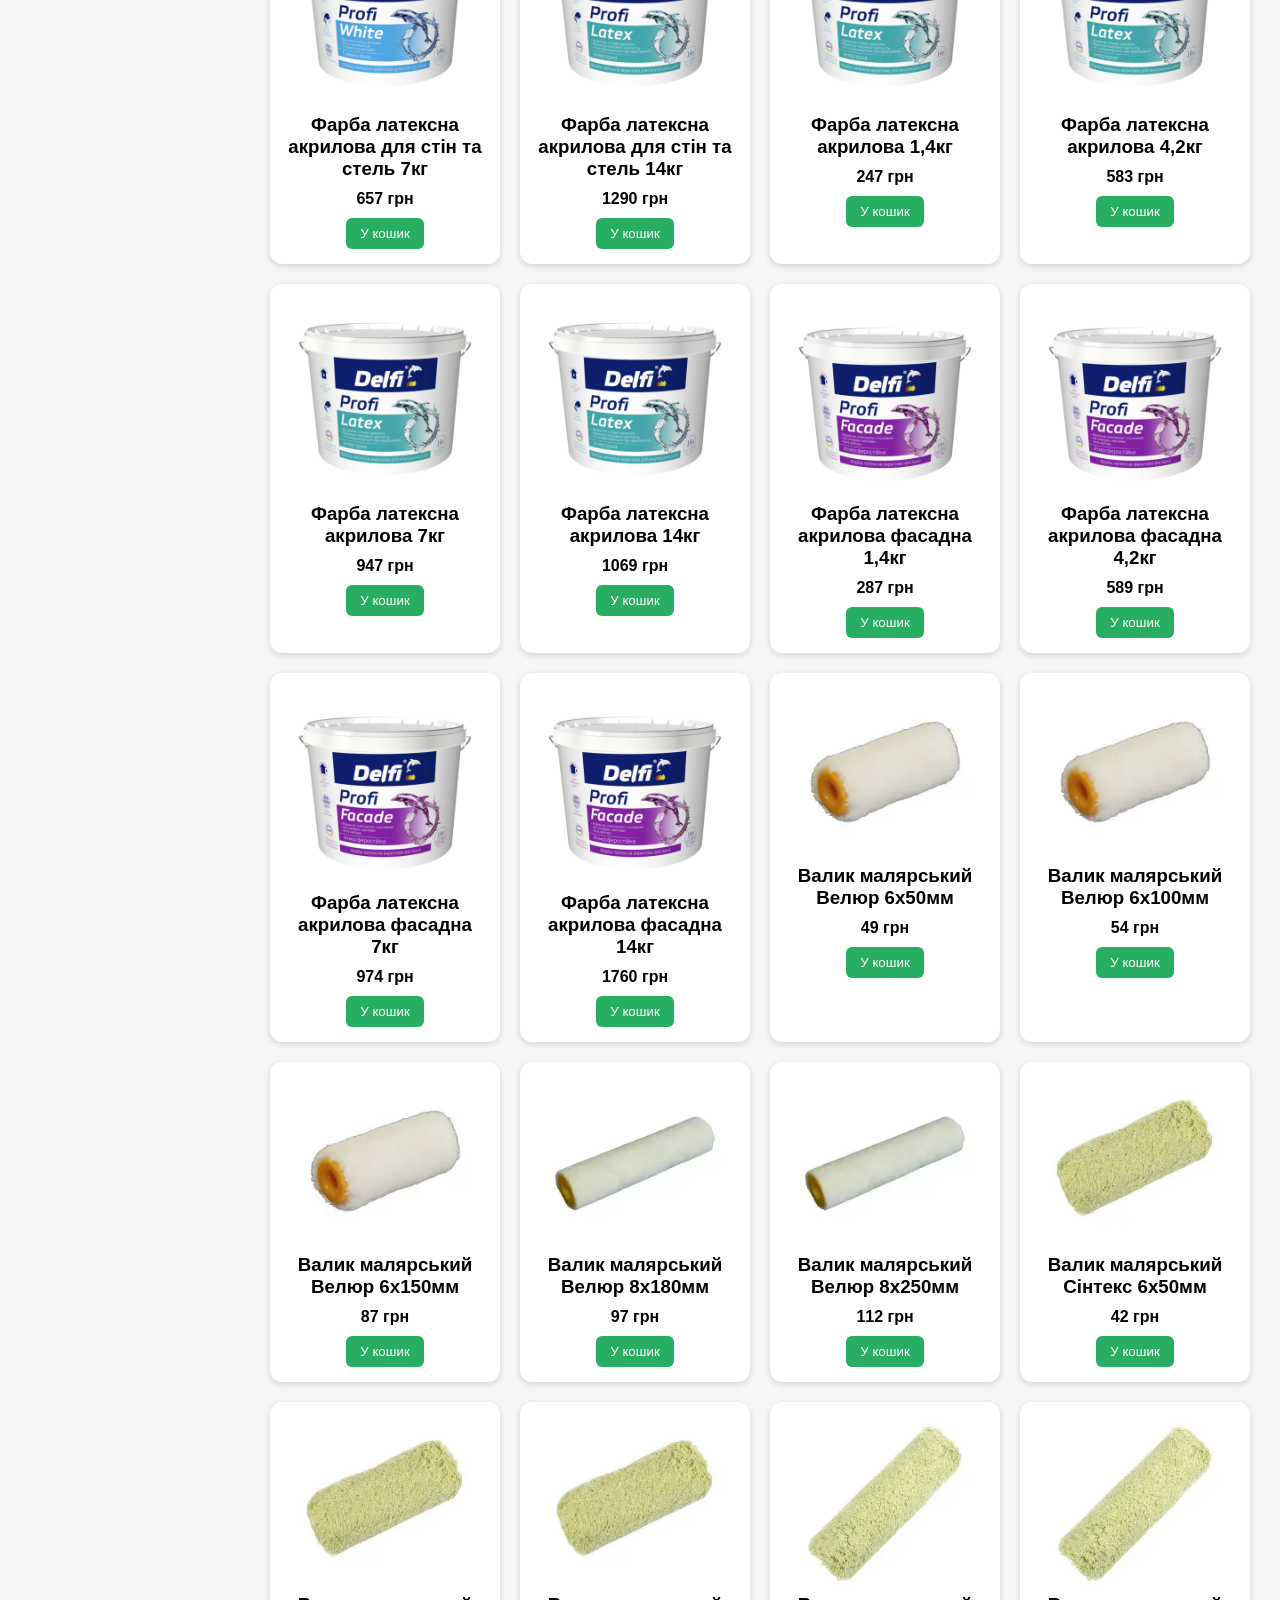
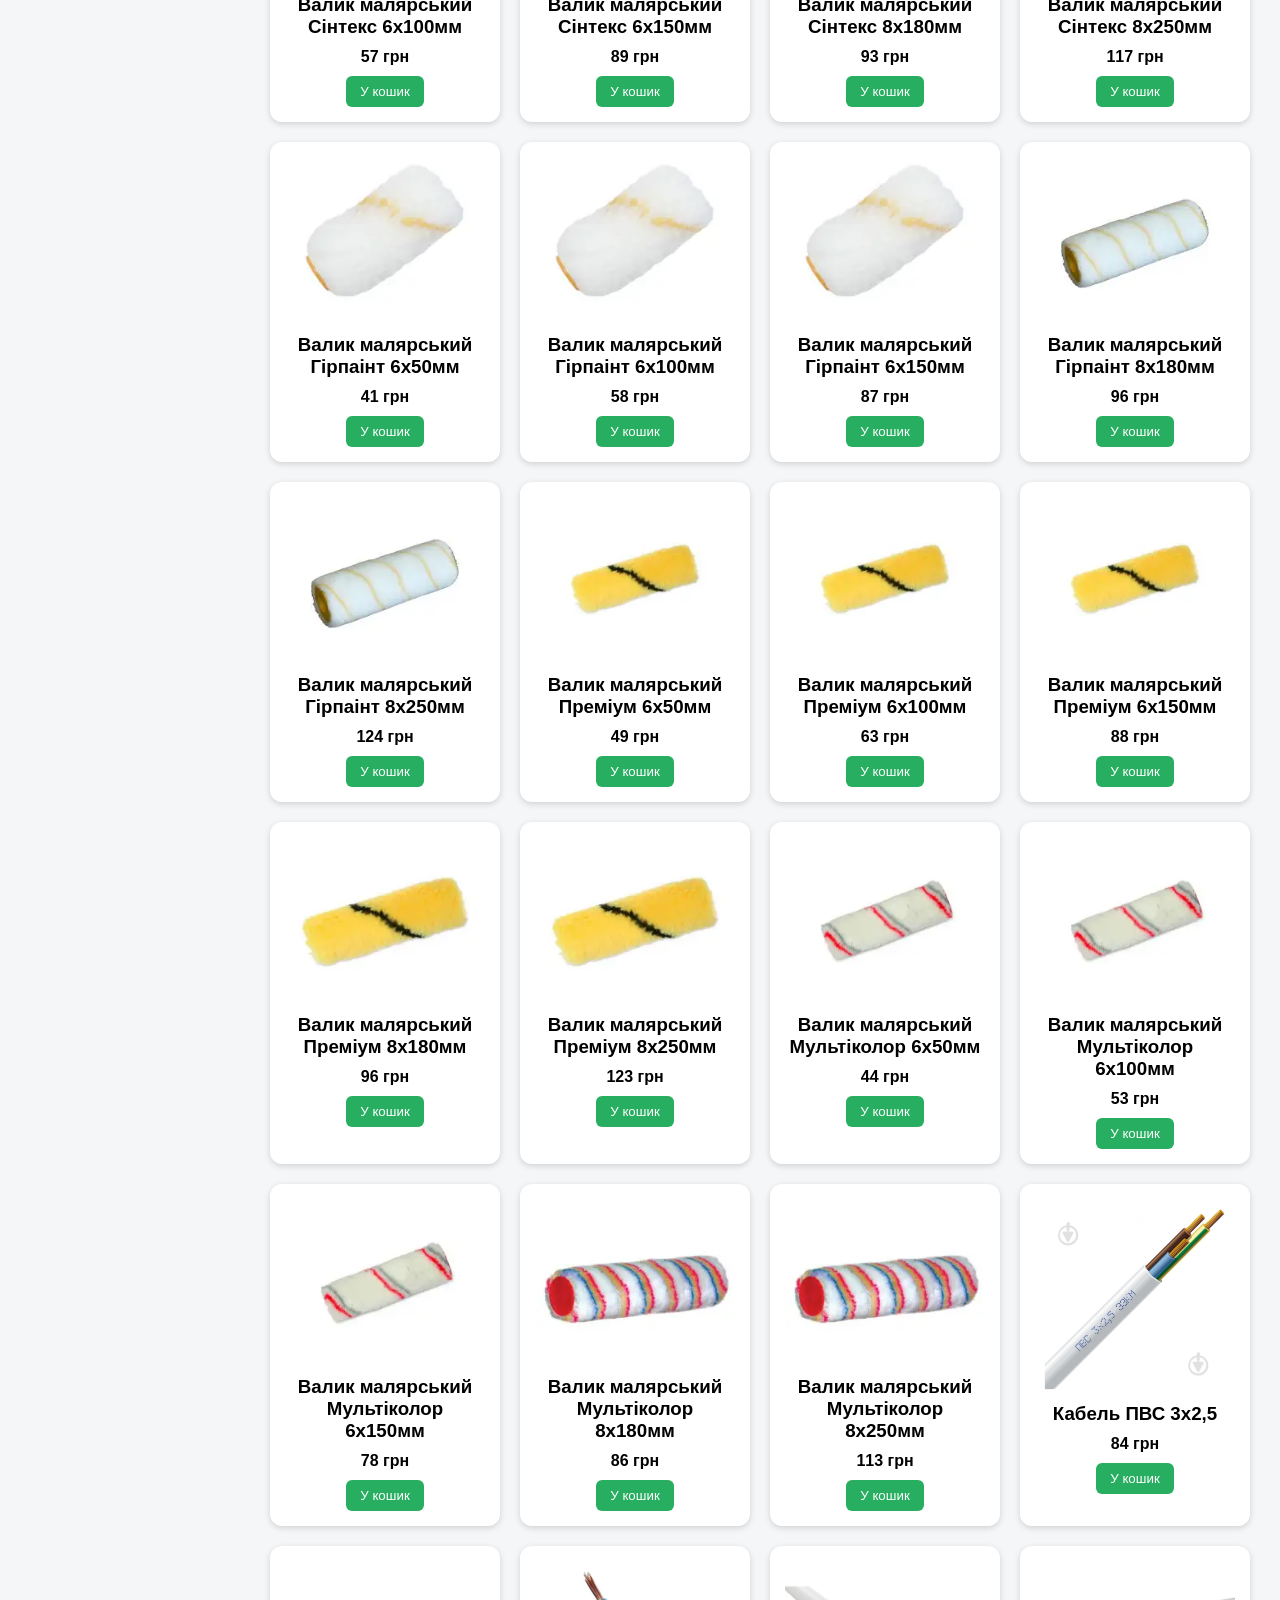
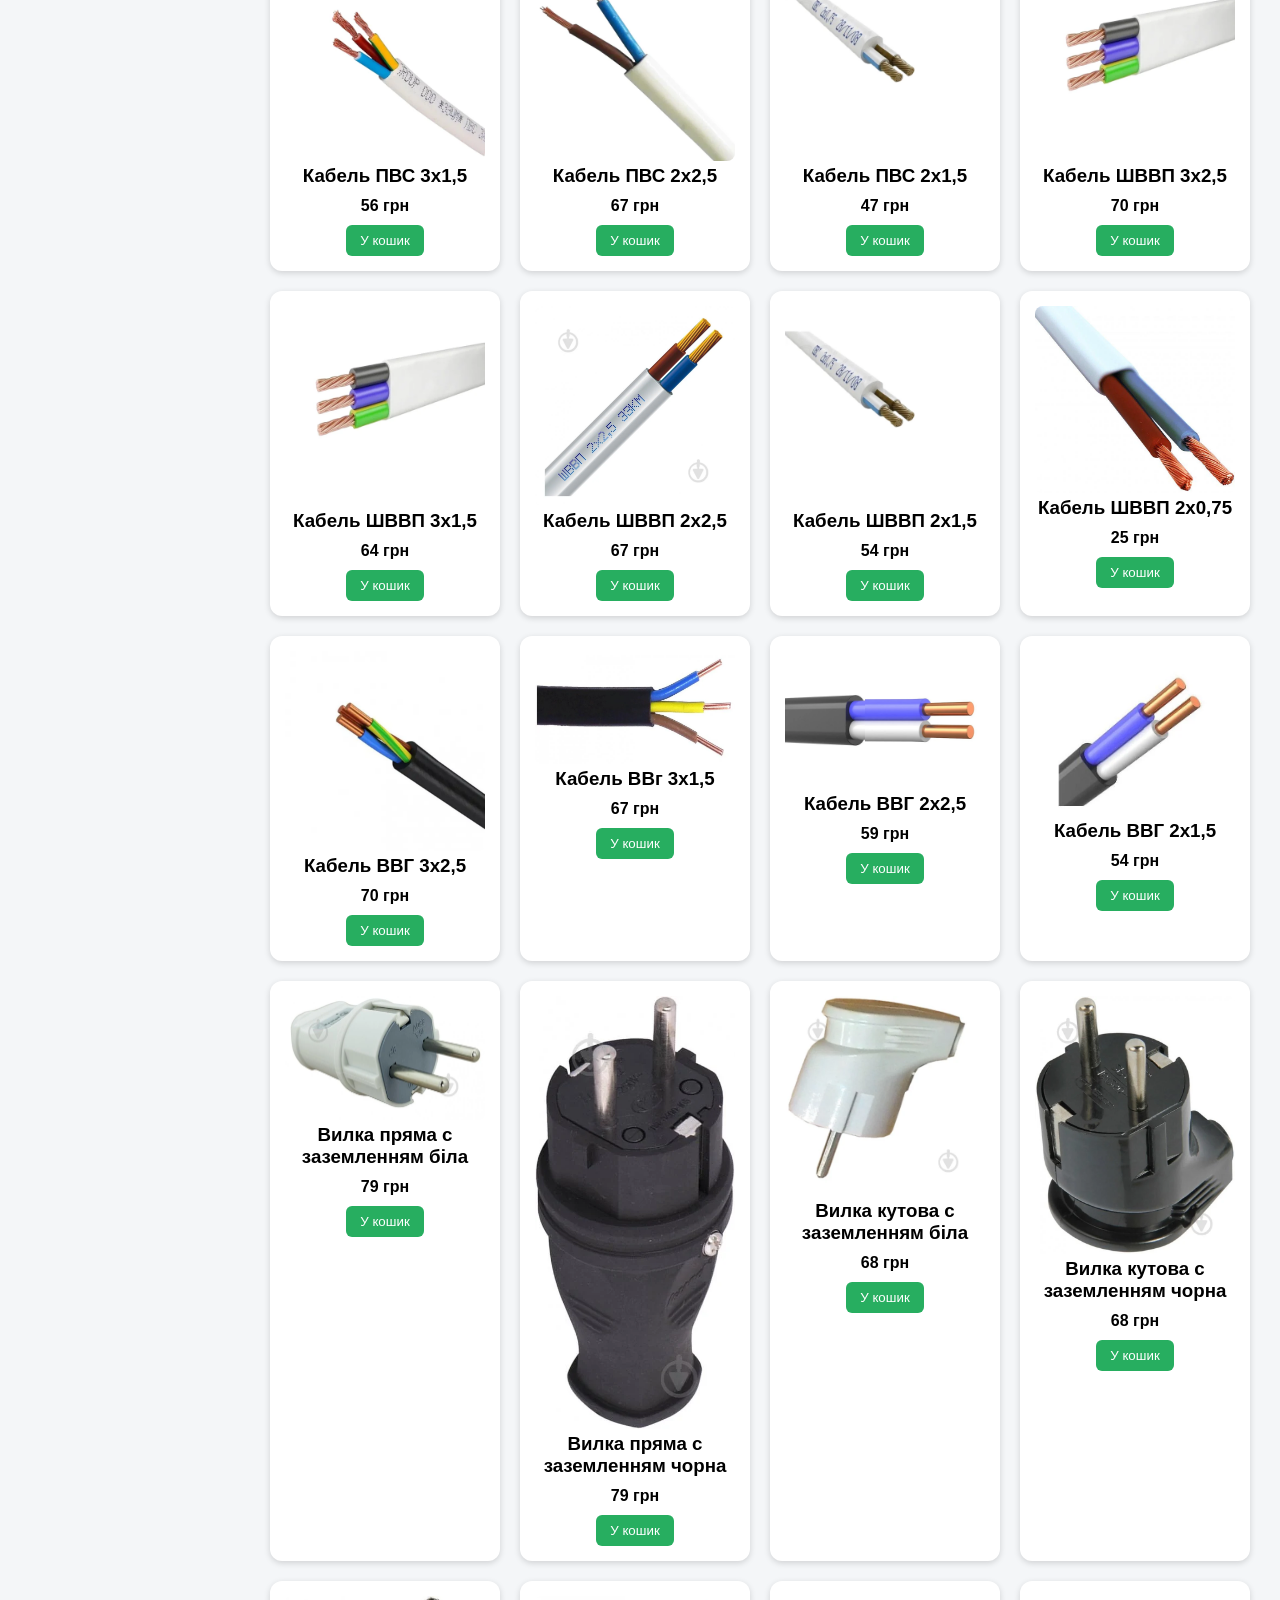
==== commit f5c855ca: "Refactor code structure for improved readability and maintainability" ====
--- a/catalog.html
+++ b/catalog.html
@@ -22,7 +22,7 @@
         <aside class="filters">
             <div class="search-input">
         <input type="text" id="search-input" placeholder="Пошук товару...">
-    </div>
+            </div>
             <h3>Категорії</h3>
             <ul class="category-list">
                 <li onclick="filterProducts('all')">Усі</li>
--- a/css/style.css
+++ b/css/style.css
@@ -54,11 +54,14 @@
     gap: 20px
 }
 
-.filtres{
+.filters{
     width: 220px;
     background: white;
     padding: 15px;
     border-radius: 10px;
+    position: sticky;
+    top: 20px;
+    height: fit-content;
 }
 
 .filtres ul li{
@@ -322,7 +325,7 @@
 }
 
 #search-input{
-    width: 300px;
+    width: 170px;
     padding: 10px;
     border: 1px solid #ccc;
     border-radius: 6px;
